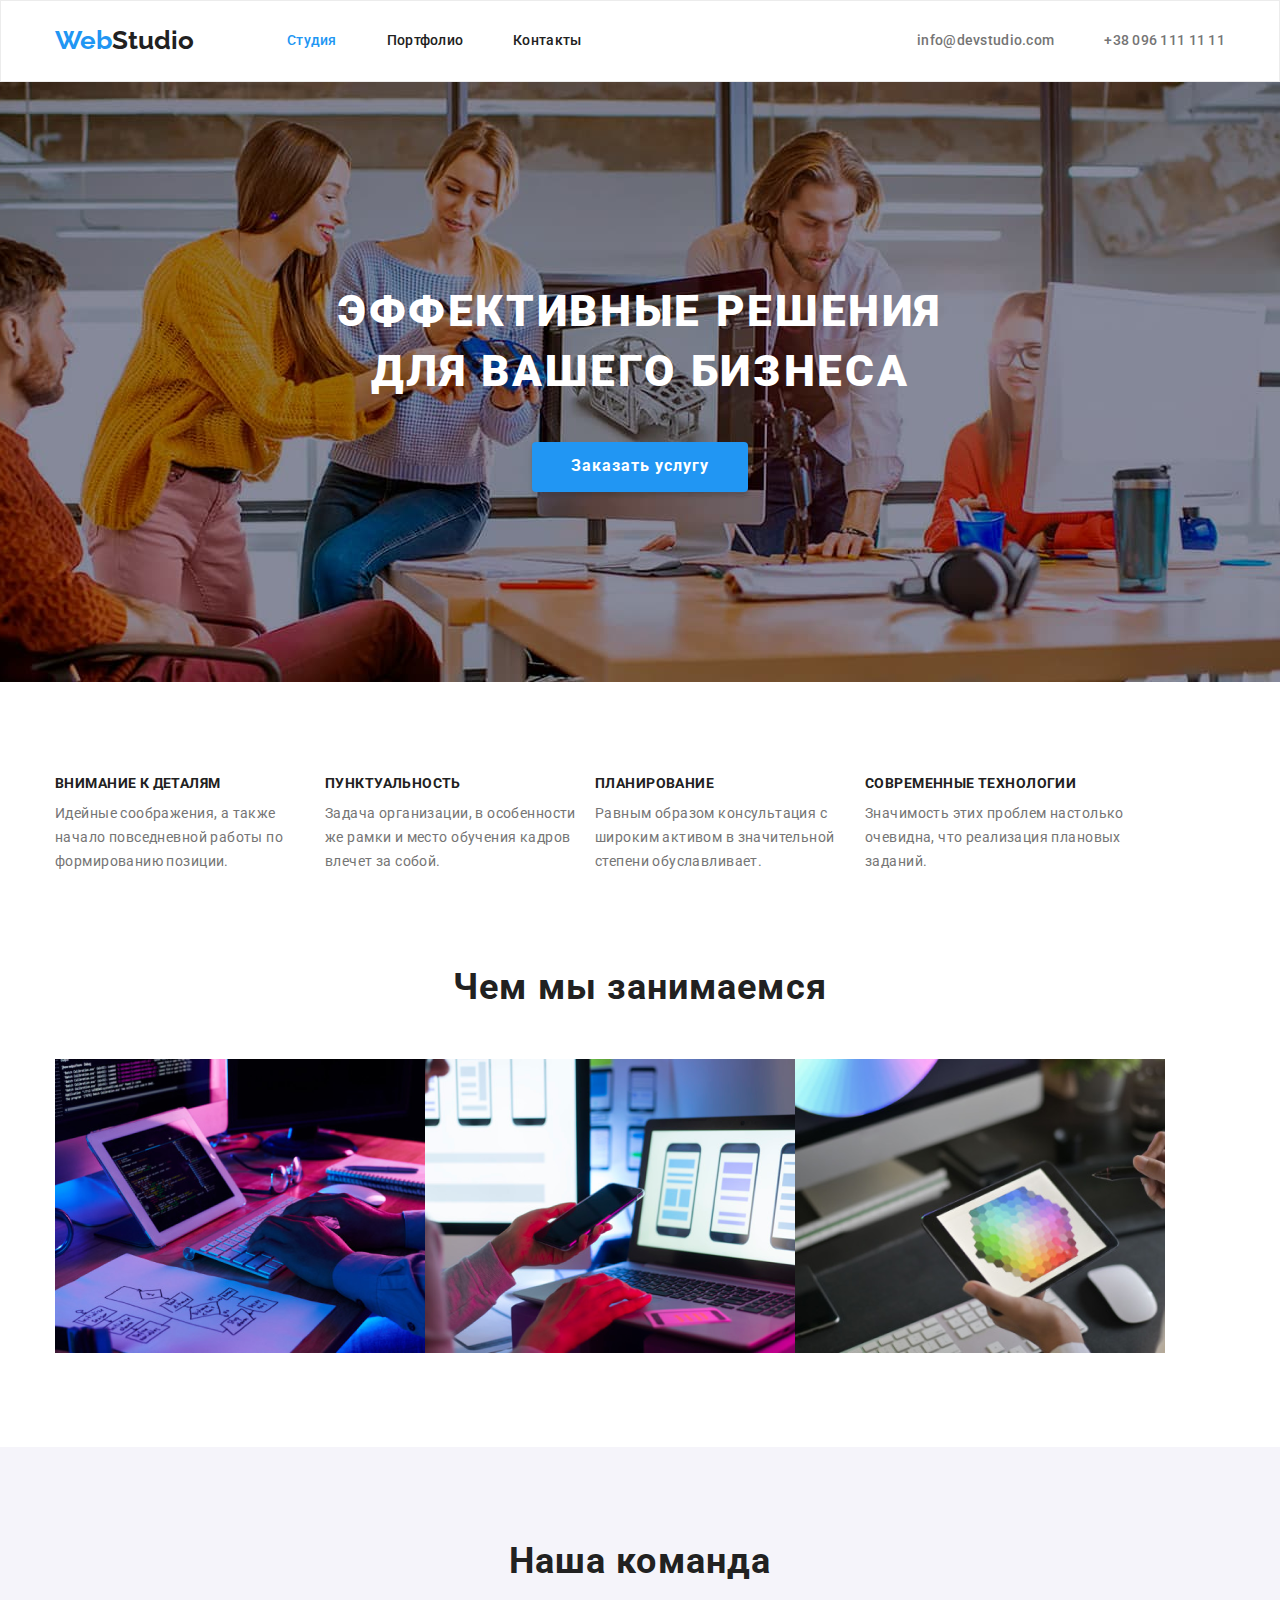
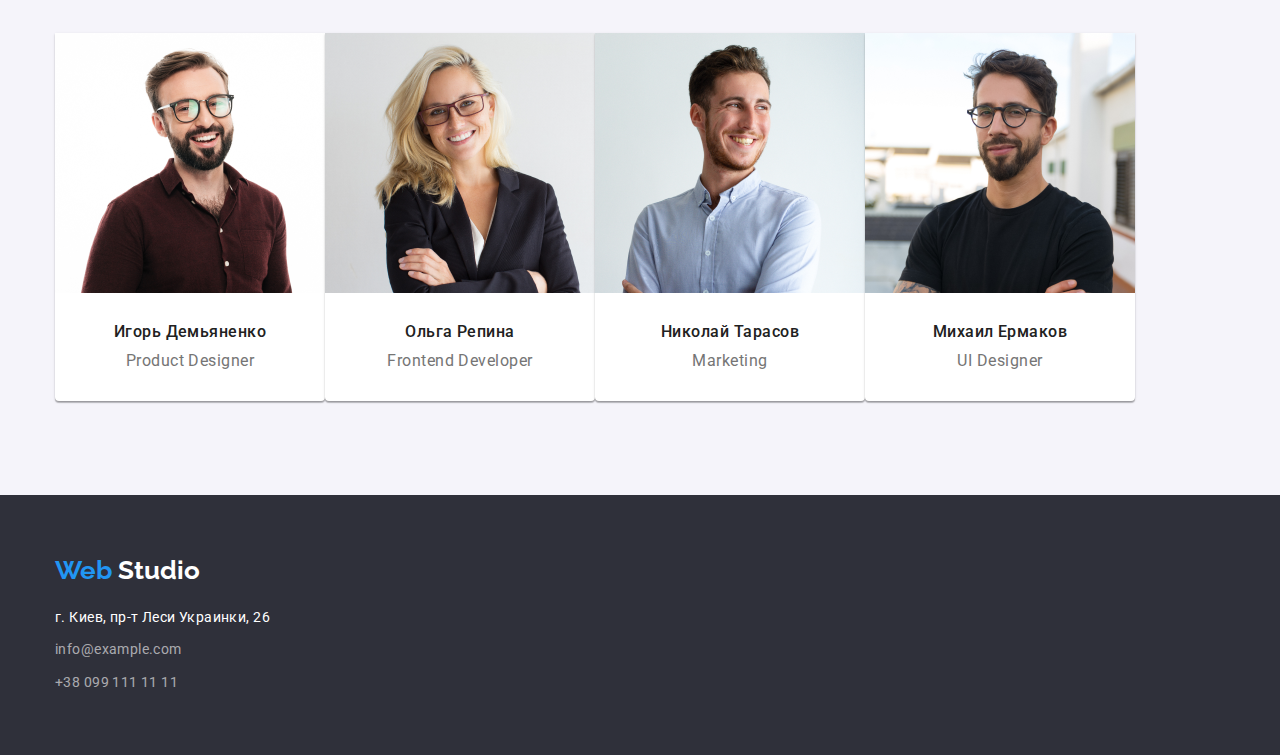
==== index.html @ 6227591f "HW-4" ====
<!DOCTYPE html>
<html lang="ru">
  <head>
    <meta charset="UTF-8" />
    <meta
      name="viewport"
      content="width=device-width, user-scalable=no, initial-scale=1.0, maximum-scale=1.0, minimum-scale=1.0"
    />
    <meta http-equiv="X-UA-Compatible" content="ie=edge" />
    <title>Студия</title>
    <link
      href="https://fonts.googleapis.com/css2?family=Raleway:wght@700&amp;family=Roboto:wght@400;500;700;900&amp;display=swap"
      rel="stylesheet"
    />
    <link
      rel="stylesheet"
      href="https://cdnjs.cloudflare.com/ajax/libs/modern-normalize/1.1.0/modern-normalize.min.css"
    />
    <link rel="stylesheet" href="./css/styles.css" />
  </head>
  <body>
    <!--шапка -->
    <header class="header">
      <div class="conteiner main-nav">
        <nav class="main-nav">
          <a href="#" lang="en" class="logo link logo-header"
            >Web<span class="studio-logo-header">Studio</span></a
          >
          <ul class="nav-header">
            <li class="nav-header-title">
              <a href="./index.html" class="nav-studio current link">Студия</a>
            </li>
            <li class="nav-header-title">
              <a href="./portfolio.html" class="nav-studio link">Портфолио</a>
            </li>
            <li class="nav-header-title">
              <a href="#" class="nav-studio link">Контакты</a>
            </li>
          </ul>
        </nav>

        <!-- контакты -->
        <ul class="nav-header contact">
          <li class="nav-header-title">
            <a href="mailto:info@devstudio.com" class="nav-studio contacts link">
              info@devstudio.com</a
            >
          </li>
          <li class="nav-header-title">
            <a href="tel:+380961111111" class="nav-studio contacts link"> +38 096 111 11 11</a>
          </li>
        </ul>
      </div>
    </header>

    <main>
      <!-- Эффективные решения для вашего бизнеса -->
      <section class="hero">
        <div class="conteiner">
          <h1 class="main-text">Эффективные решения для вашего бизнеса</h1>
          <button type="button" class="buttons studio">Заказать услугу</button>
        </div>
      </section>

      <section class="section">
        <!-- Особенности -->
        <h2 class="visually-hidden">Особенности</h2>
        <div class="conteiner">
          <ul class="main-nav">
            <li class="peculiarities-title">
              <h3 class="peculiarities">Внимание к деталям</h3>
              <p class="peculiarities-text">
                Идейные соображения, а также начало повседневной работы по формированию позиции.
              </p>
            </li>
            <li class="peculiarities-title">
              <h3 class="peculiarities">Пунктуальность</h3>
              <p class="peculiarities-text">
                Задача организации, в особенности же рамки и место обучения кадров влечет за собой.
              </p>
            </li>
            <li class="peculiarities-title">
              <h3 class="peculiarities">Планирование</h3>
              <p class="peculiarities-text">
                Равным образом консультация с широким активом в значительной степени обуславливает.
              </p>
            </li>
            <li class="peculiarities-title">
              <h3 class="peculiarities">Современные технологии</h3>
              <p class="peculiarities-text">
                Значимость этих проблем настолько очевидна, что реализация плановых заданий.
              </p>
            </li>
          </ul>
        </div>
      </section>
      <section class="section-main">
        <!-- Чем мы занимаемся -->
        <div class="conteiner">
          <h2 class="title-text">Чем мы занимаемся</h2>

          <ul class="main-nav applications">
            <li>
              <img
                src="./images/occupation1.jpg"
                alt="Десктопные приложения"
                width="370"
                height="294"
              />
            </li>
            <li>
              <img
                src="./images/occupation2.jpg"
                alt="Мобильные приложения"
                width="370"
                height="294"
              />
            </li>
            <li>
              <img
                src="./images/occupation3.jpg"
                alt="Дизайнерские решения"
                width="370"
                height="294"
              />
            </li>
          </ul>
        </div>
      </section>
      <!-- Наша команда -->
      <section class="team-section section">
        <div class="conteiner">
          <h2 class="title-text">Наша команда</h2>
          <ul class="team main-nav">
            <li class="box">
              <img src="./images/team1.jpeg" alt="Product Designer" width="270" />
              <div class="team-text">
                <h3 class="team-name">Игорь Демьяненко</h3>
                <p lang="en" class="team-profession">Product Designer</p>
              </div>
            </li>
            <li class="box">
              <img src="./images/team2.jpeg" alt="Frontend Developer" width="270" />
              <div class="team-text">
                <h3 class="team-name">Ольга Репина</h3>
                <p lang="en" class="team-profession">Frontend Developer</p>
              </div>
            </li>
            <li class="box">
              <img src="./images/team3.jpeg" alt="Marketing" width="270" />
              <div class="team-text">
                <h3 class="team-name">Николай Тарасов</h3>
                <p lang="en" class="team-profession">Marketing</p>
              </div>
            </li>
            <li class="box">
              <img src="./images/team4.jpeg" alt="UI Designer" width="270" />
              <div class="team-text">
                <h3 class="team-name">Михаил Ермаков</h3>
                <p lang="en" class="team-profession">UI Designer</p>
              </div>
            </li>
          </ul>
        </div>
      </section>
    </main>
    <footer class="footer-box">
      <div class="conteiner">
        <a href="#" lang="en" class="logo link"
          >Web
          <span class="studio-logo-footer">Studio</span>
        </a>

        <address class="adresses">
          <ul>
            <li class="adresses-footer-gps">
              <a class="contact-footer link gps"> г. Киев, пр-т Леси Украинки, 26</a>
            </li>
            <li class="adresses-footer-mail">
              <a href="mailto:info@example.com" class="contact-footer link">info@example.com</a>
            </li>
            <li class="adresses-footer-tel">
              <a href="tel:+380991111111" class="contact-footer link">+38 099 111 11 11</a>
            </li>
          </ul>
        </address>
      </div>
    </footer>
  </body>
</html>
---- css/styles.css ----
:root {
  --header-color: #212121;
  --text-color: #757575;
  --accent-color: #2196f3;
  --light-color: #ffffff;
  --fon-color: #2f303a;
  --team-color: #f5f4fa;
}

body {
  font-family: 'Roboto', sans-serif;
  color: var(--header-color);
  background-color: var(--light-color);
}

h1,
h2,
h3,
h4,
h5,
h6,
p {
  margin: 0;
}

ul {
  margin: 0;
  padding-left: 0;
}

.conteiner {
  width: 1200px;
  padding-left: 15px;
  padding-right: 15px;

  margin-left: auto;
  margin-right: auto;
}

/* Cтудия */

.link {
  text-decoration: none;
  color: var(--header-color);
}

li {
  list-style: none;
}

.section {
  padding-top: 94px;
  padding-bottom: 94px;
}

.logo {
  font-family: 'Raleway', sans-serif;
  font-weight: 700;
  font-size: 26px;
  line-height: 1.19;
  color: var(--accent-color);
}

.logo-header {
  padding-top: 24px;
  padding-bottom: 25px;
  margin-right: 93px;
}

.contact {
  margin-left: auto;
}

.main-nav {
  display: flex;
}

.header {
  border: 1px solid #ececec;
}

.nav-header {
  font-weight: 500;
  font-size: 14px;
  line-height: 1.14;
  letter-spacing: 0.02em;
  display: flex;
}

.nav-studio {
  display: block;
  padding-top: 32px;
  padding-bottom: 32px;
}

.nav-header-title {
  margin-right: 50px;
}

.nav-header li:last-child,
.main-nav li:last-child {
  margin-right: 0;
}

.nav-header .nav-studio:hover {
  color: var(--accent-color);
}

.nav-header .nav-studio:focus {
  color: var(--accent-color);
}

.current {
  color: var(--accent-color);
}

.contacts {
  color: var(--text-color);
  display: flex;
}

.hero {
  height: 600px;
  max-width: 1600px;
  margin-right: auto;
  margin-left: auto;
  background-image: url("../images/hero.jpg"), linear-gradient(to right, rgba(47, 48, 58, 0.4), rgba(47, 48, 58, 0.4));
  background-repeat: no-repeat;
  background-size: cover;
  background-position: center;
  display: block;
  text-align: center;
  padding: 200px 0;

}

.buttons:hover,
.buttons:focus {
  background-color: var(--accent-color);
  color: var(--light-color);
}

.buttons {
  cursor: pointer;
}

.studio {
  border: 0;
  background: var(--accent-color);
  box-shadow: 0 4px 4px rgba(0, 0, 0, 0.15);
  border-radius: 4px;
  font-weight: 700;
  font-size: 16px;
  line-height: 1.8;
  align-items: center;
  text-align: center;
  letter-spacing: 0.06em;
  color: var(--light-color);
  width: 216px;
  height: 50px;
  margin-top: 40px;
}

.buttons-all {
  padding-top: 10px;
}

.visually-hidden {
  position: absolute;
  width: 1px;
  height: 1px;
  margin: -1px;
  border: 0;
  padding: 0;
  white-space: nowrap;
  clip: rect(0 0 0 0);
  overflow: hidden;
}

.main-text {
  font-weight: 900;
  font-size: 44px;
  line-height: 1.36;
  text-align: center;
  letter-spacing: 0.06em;
  text-transform: uppercase;
  color: var(--light-color);
  width: 696px;
  margin: auto;
}

.section-main {
  padding-bottom: 94px;
}



.peculiarities {
  font-weight: 700;
  font-size: 14px;
  line-height: 1.14;
  letter-spacing: 0.03em;
  text-transform: uppercase;
  margin-bottom: 10px;
}

.peculiarities-text {
  font-size: 14px;
  line-height: 1.7;
  letter-spacing: 0.03em;
  color: var(--text-color);
}

.peculiarities-title {
  flex-basis: 270px;
}

.title-text {
  font-weight: 700;
  font-size: 36px;
  line-height: 1.16;
  letter-spacing: 0.03em;
  text-align: center;
}

.applications {
  margin-top: 50px;
}

.team-section {
  background-color: var(--team-color);
}

.team {
  margin-top: 50px;
}

.team-text {
  padding-top: 30px;
  padding-bottom: 30px;
  text-align: center;
}

.team-name {
  font-weight: 500;
  font-size: 16px;
  line-height: 1.18;
  letter-spacing: 0.03em;
}

.team-profession {
  font-weight: 400;
  line-height: 1.18;
  letter-spacing: 0.03em;
  color: var(--text-color);
  margin-top: 10px;
}

.contact-footer {
  font-size: 14px;
  line-height: 1.7;
  letter-spacing: 0.03em;
  color: rgba(255, 255, 255, 0.6);
}

.gps {
  font-size: 14px;
  line-height: 24px;
  letter-spacing: 0.03em;
  color: var(--light-color);
}

.footer-box {
  background-color: var(--fon-color);
  padding: 60px 0;
}

.contact-footer:hover,
.contact-footer:focus {
  color: var(--light-color);
}

.studio-logo-header {
  color: var(--header-color);
}

.studio-logo-footer {
  color: var(--light-color);
}

/*/Портфолио*/
.section-portfolio {
  padding: 94px 0;
}

.section-lite {
  padding-top: 50px;
  padding-bottom: 94px;
}

.buttons-portfolio {
  font-family: 'Roboto', sans-serif;
  font-weight: 500;
  line-height: 1.6;
  text-align: center;
  letter-spacing: 0.03em;
  color: var(--header-color);
  background: var(--team-color);
  border-radius: 4px;
  margin-left: auto;
  margin-right: auto;
  border: none;
  height: 38px;
  padding: 6px 22px;
}

.portfolio-button li {
  margin-right: 8px;
}

.portfolio-button li:last-child {
  margin-right: 0;
}

.buttons-portfolio:hover,
.buttons-portfolio:focus {
  background-color: var(--accent-color);
  color: var(--light-color);
}

.buttons-portfolio {
  cursor: pointer;
}

.header-portfolio {
  font-weight: 700;
  font-size: 18px;
  line-height: 2;
  letter-spacing: 0.06em;
}

.services-portfolio {
  line-height: 1.8;
  letter-spacing: 0.03em;
  color: var(--text-color);
  margin-top: 4px;
}

.box {
  background: var(--light-color);

  box-shadow: 0 1px 3px rgba(0, 0, 0, 0.12), 0 1px 1px rgba(0, 0, 0, 0.14),
    0 2px 1px rgba(0, 0, 0, 0.2);
  border-radius: 0 0 4px 4px;
}

.portfolio-button {
  display: flex;
  justify-content: center;
}

/*Футер*/
.adresses {
  font-style: normal;
  margin-top: 20px;
}

.adresses-footer-mail {
  margin-top: 9px;
}

.adresses-footer-tel {
  margin-top: 9px;
}

.all-buttons {
  background-color: var(--accent-color);
  color: var(--light-color);
}

img {
  display: block;
  max-width: 100%;
  height: auto;
}

.box-portfolio {
  display: flex;
  flex-wrap: wrap;
  margin-top: 50px;
}

.portfolio-box-text {
  padding: 20px 24px;
  border: 1px solid #eeeeee;
  border-top: 0;
}

.box-cart {
  background: var(--light-color);
  width: 370px;
  margin-right: 30px;
  margin-bottom: 30px;
}

.box-cart:nth-child(3n) {
  margin-right: 0;
}

.box-cart:nth-last-child(-n + 3) {
  margin-bottom: 0;
}
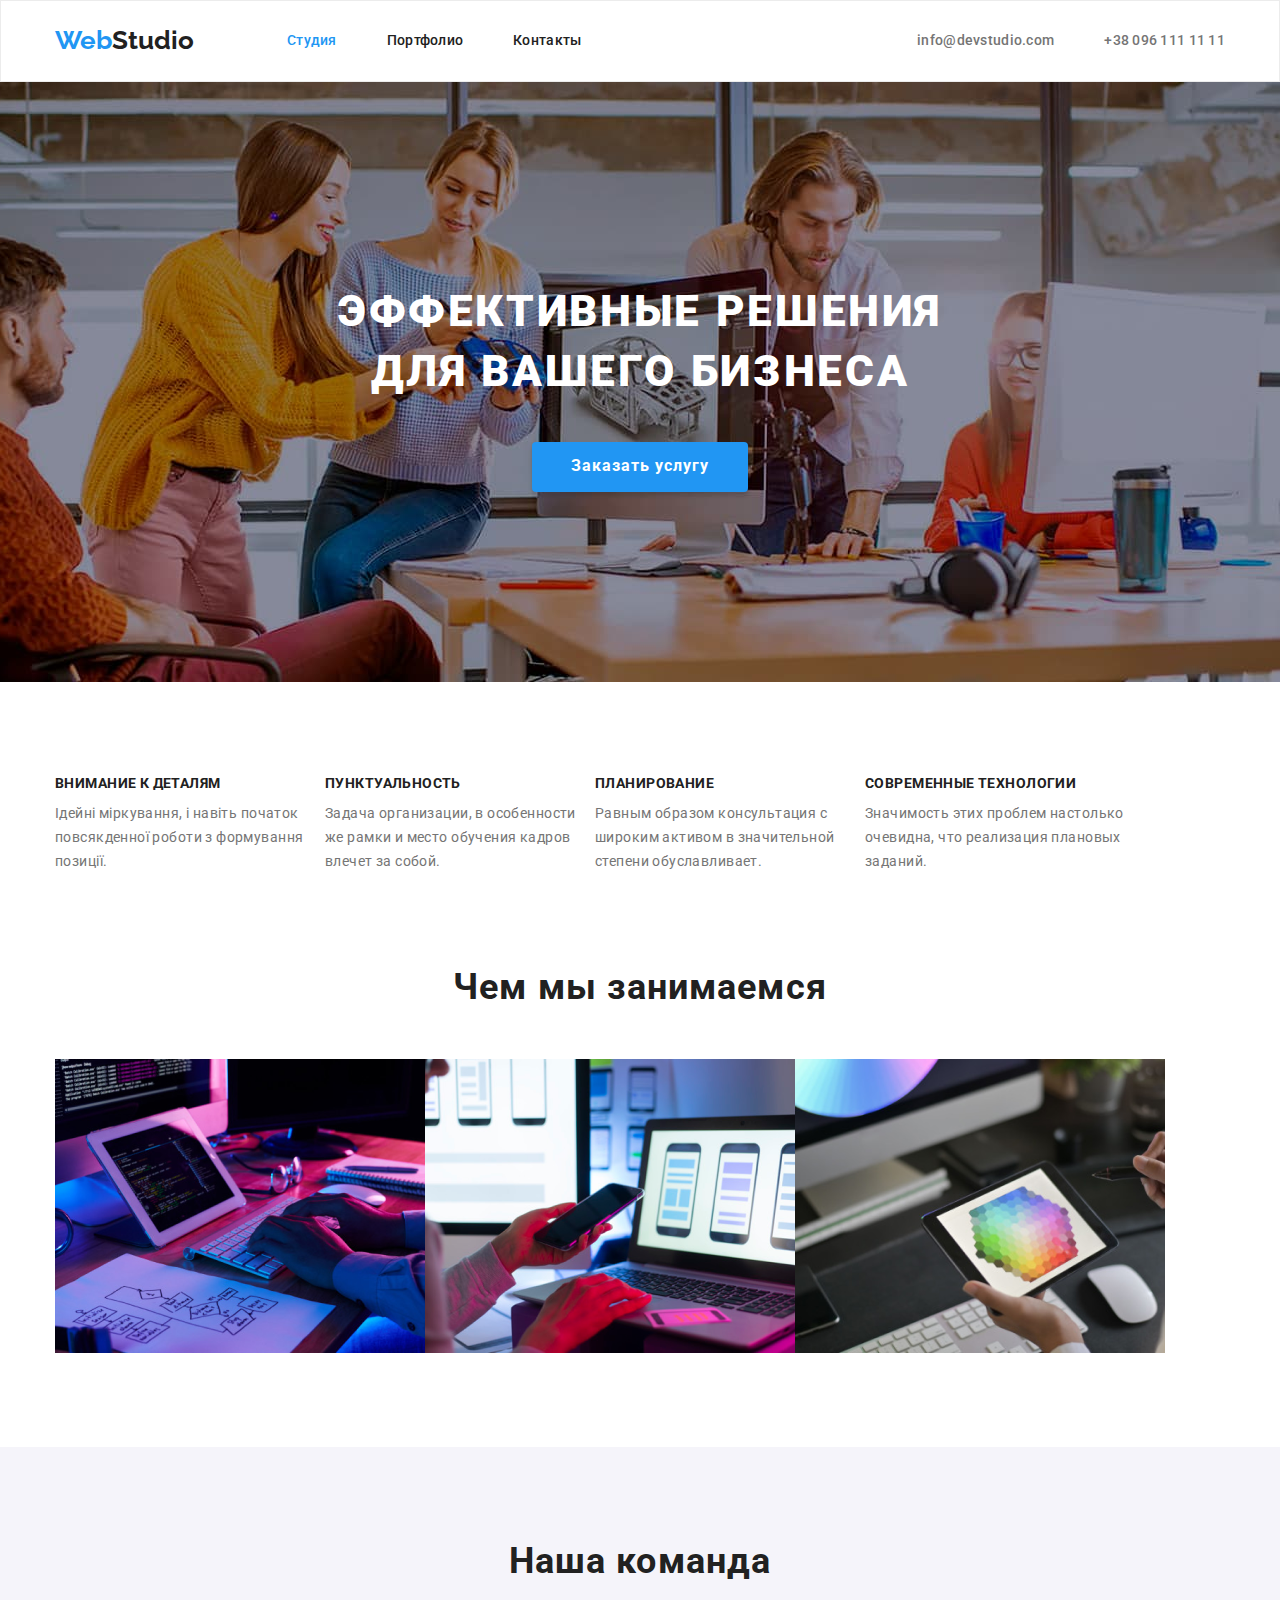
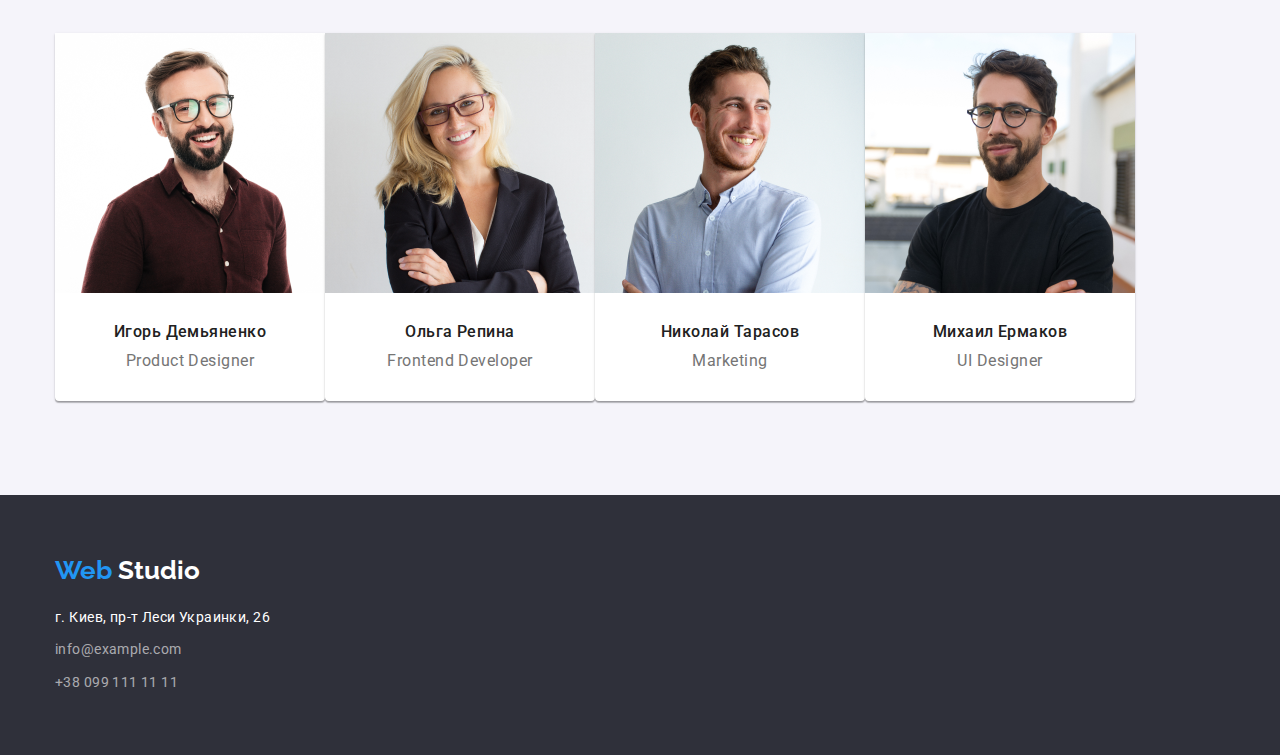
==== commit df7c2d05: "бордер в хедере" ====
--- a/index.html
+++ b/index.html
@@ -67,25 +67,25 @@
         <h2 class="visually-hidden">Особенности</h2>
         <div class="conteiner">
           <ul class="main-nav">
-            <li class="peculiarities-title">
+            <li class="peculiarities-title main-nav-item">
               <h3 class="peculiarities">Внимание к деталям</h3>
               <p class="peculiarities-text">
-                Идейные соображения, а также начало повседневной работы по формированию позиции.
+                Ідейні міркування, і навіть початок повсякденної роботи з формування позиції.
               </p>
             </li>
-            <li class="peculiarities-title">
+            <li class="peculiarities-title main-nav-item">
               <h3 class="peculiarities">Пунктуальность</h3>
               <p class="peculiarities-text">
                 Задача организации, в особенности же рамки и место обучения кадров влечет за собой.
               </p>
             </li>
-            <li class="peculiarities-title">
+            <li class="peculiarities-title main-nav-item">
               <h3 class="peculiarities">Планирование</h3>
               <p class="peculiarities-text">
                 Равным образом консультация с широким активом в значительной степени обуславливает.
               </p>
             </li>
-            <li class="peculiarities-title">
+            <li class="peculiarities-title main-nav-item">
               <h3 class="peculiarities">Современные технологии</h3>
               <p class="peculiarities-text">
                 Значимость этих проблем настолько очевидна, что реализация плановых заданий.
@@ -100,7 +100,7 @@
           <h2 class="title-text">Чем мы занимаемся</h2>
 
           <ul class="main-nav applications">
-            <li>
+            <li class="main-nav-item">
               <img
                 src="./images/occupation1.jpg"
                 alt="Десктопные приложения"
@@ -108,7 +108,7 @@
                 height="294"
               />
             </li>
-            <li>
+            <li class="main-nav-item">
               <img
                 src="./images/occupation2.jpg"
                 alt="Мобильные приложения"
@@ -116,7 +116,7 @@
                 height="294"
               />
             </li>
-            <li>
+            <li class="main-nav-item">
               <img
                 src="./images/occupation3.jpg"
                 alt="Дизайнерские решения"
@@ -132,28 +132,28 @@
         <div class="conteiner">
           <h2 class="title-text">Наша команда</h2>
           <ul class="team main-nav">
-            <li class="box">
+            <li class="box main-nav-item">
               <img src="./images/team1.jpeg" alt="Product Designer" width="270" />
               <div class="team-text">
                 <h3 class="team-name">Игорь Демьяненко</h3>
                 <p lang="en" class="team-profession">Product Designer</p>
               </div>
             </li>
-            <li class="box">
+            <li class="box main-nav-item">
               <img src="./images/team2.jpeg" alt="Frontend Developer" width="270" />
               <div class="team-text">
                 <h3 class="team-name">Ольга Репина</h3>
                 <p lang="en" class="team-profession">Frontend Developer</p>
               </div>
             </li>
-            <li class="box">
+            <li class="box main-nav-item">
               <img src="./images/team3.jpeg" alt="Marketing" width="270" />
               <div class="team-text">
                 <h3 class="team-name">Николай Тарасов</h3>
                 <p lang="en" class="team-profession">Marketing</p>
               </div>
             </li>
-            <li class="box">
+            <li class="box main-nav-item">
               <img src="./images/team4.jpeg" alt="UI Designer" width="270" />
               <div class="team-text">
                 <h3 class="team-name">Михаил Ермаков</h3>
--- a/css/styles.css
+++ b/css/styles.css
@@ -5,6 +5,7 @@
   --light-color: #ffffff;
   --fon-color: #2f303a;
   --team-color: #f5f4fa;
+  --border-color: #ececec;
 }
 
 body {
@@ -76,7 +77,10 @@
 }
 
 .header {
-  border: 1px solid #ececec;
+  border: 1px solid var(--border-color);
+  max-width: 1600px;
+  margin-right: auto;
+  margin-left: auto;
 }
 
 .nav-header {
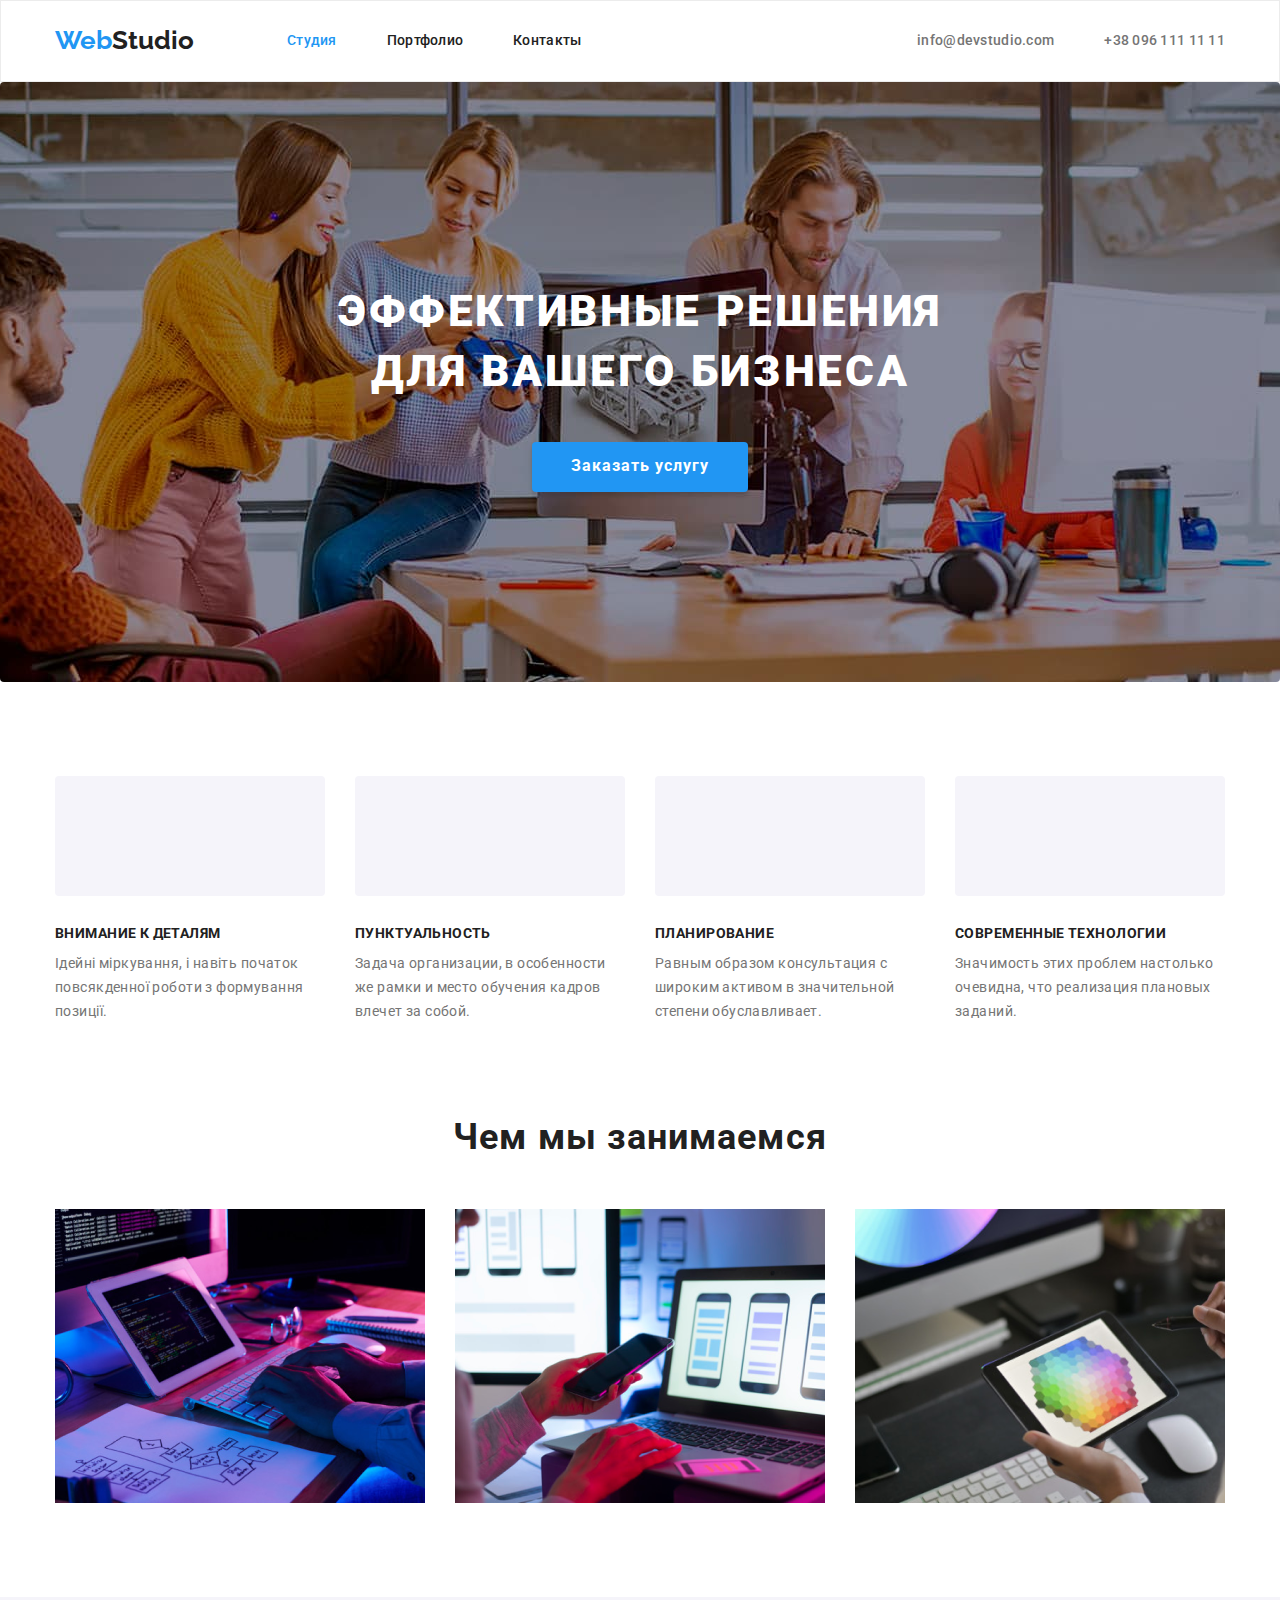
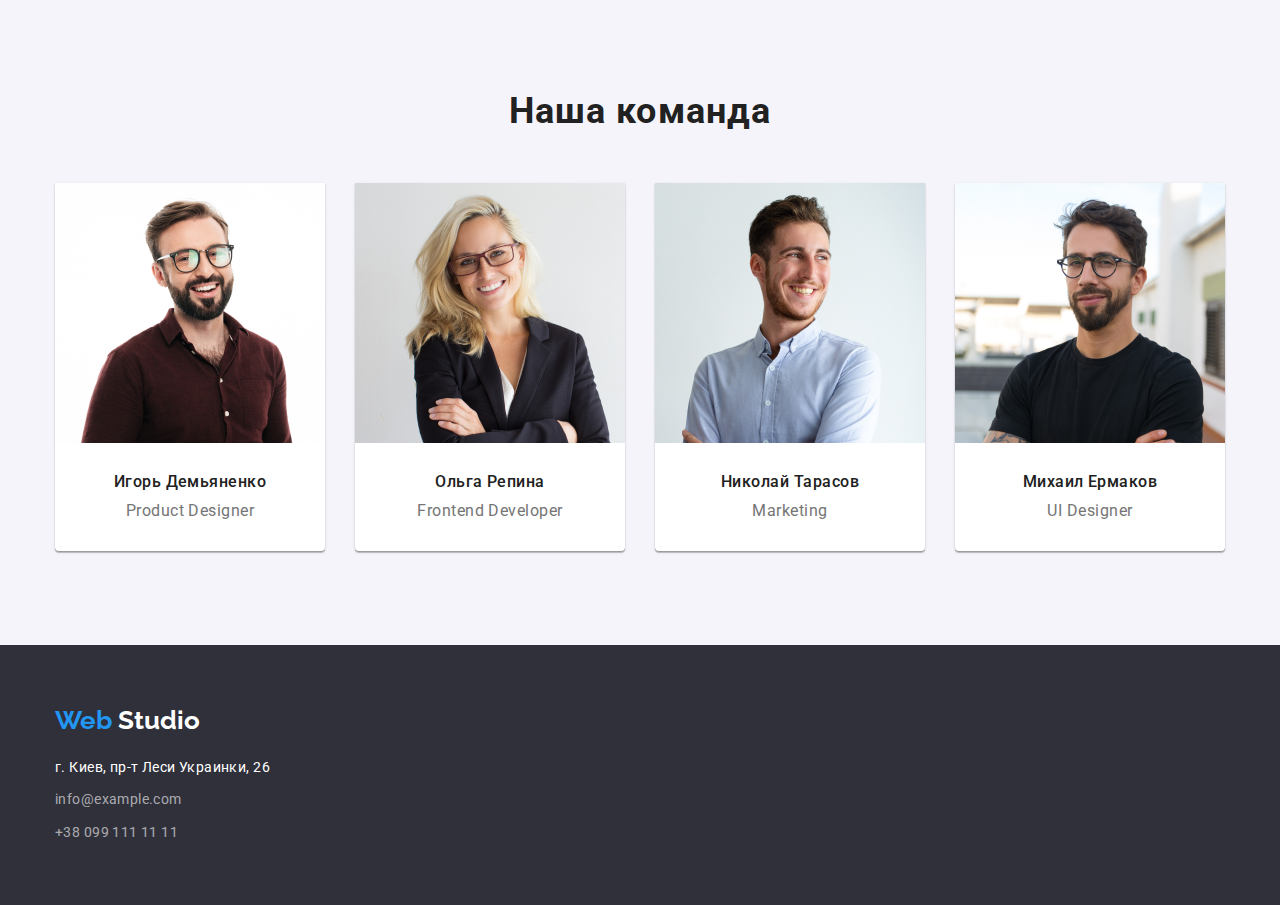
==== commit 663ba1bc: "исправление грамматики" ====
--- a/index.html
+++ b/index.html
@@ -21,7 +21,7 @@
   <body>
     <!--шапка -->
     <header class="header">
-      <div class="conteiner main-nav">
+      <div class="container main-nav">
         <nav class="main-nav">
           <a href="#" lang="en" class="logo link logo-header"
             >Web<span class="studio-logo-header">Studio</span></a
@@ -56,7 +56,7 @@
     <main>
       <!-- Эффективные решения для вашего бизнеса -->
       <section class="hero">
-        <div class="conteiner">
+        <div class="container">
           <h1 class="main-text">Эффективные решения для вашего бизнеса</h1>
           <button type="button" class="buttons studio">Заказать услугу</button>
         </div>
@@ -65,7 +65,7 @@
       <section class="section">
         <!-- Особенности -->
         <h2 class="visually-hidden">Особенности</h2>
-        <div class="conteiner">
+        <div class="container">
           <ul class="main-nav">
             <li class="peculiarities-title main-nav-item">
               <h3 class="peculiarities">Внимание к деталям</h3>
@@ -96,7 +96,7 @@
       </section>
       <section class="section-main">
         <!-- Чем мы занимаемся -->
-        <div class="conteiner">
+        <div class="container">
           <h2 class="title-text">Чем мы занимаемся</h2>
 
           <ul class="main-nav applications">
@@ -129,7 +129,7 @@
       </section>
       <!-- Наша команда -->
       <section class="team-section section">
-        <div class="conteiner">
+        <div class="container">
           <h2 class="title-text">Наша команда</h2>
           <ul class="team main-nav">
             <li class="box main-nav-item">
@@ -165,7 +165,7 @@
       </section>
     </main>
     <footer class="footer-box">
-      <div class="conteiner">
+      <div class="container">
         <a href="#" lang="en" class="logo link"
           >Web
           <span class="studio-logo-footer">Studio</span>
--- a/css/styles.css
+++ b/css/styles.css
@@ -29,7 +29,7 @@
   padding-left: 0;
 }
 
-.conteiner {
+.container {
   width: 1200px;
   padding-left: 15px;
   padding-right: 15px;
@@ -101,11 +101,13 @@
   margin-right: 50px;
 }
 
-.nav-header li:last-child,
-.main-nav li:last-child {
+.nav-header-title:last-child,
+.main-nav-item:last-child {
   margin-right: 0;
 }
-
+.main-nav-item{
+  margin-right: 30px;
+}
 .nav-header .nav-studio:hover {
   color: var(--accent-color);
 }
@@ -124,6 +126,7 @@
 }
 
 .hero {
+  background-color: #C4C4C4;
   height: 600px;
   max-width: 1600px;
   margin-right: auto;
@@ -132,6 +135,7 @@
   background-repeat: no-repeat;
   background-size: cover;
   background-position: center;
+  border-radius: 4px;
   display: block;
   text-align: center;
   padding: 200px 0;
@@ -217,6 +221,31 @@
 
 .peculiarities-title {
   flex-basis: 270px;
+
+
+}
+.peculiarities-title::before{
+  content: "";
+  display: flex;
+  height: 120px;
+  margin-bottom: 30px;
+  background-size: contain;
+  background-repeat: no-repeat;
+  background-position: center;
+  background-color: var(--team-color);
+  border-radius: 4px;
+}
+.peculiarities-title:nth-child(1)::before{
+  background-image: url("../images/antenna.svg");
+}
+.peculiarities-title:nth-child(2)::before{
+  background-image: url("../images/clock.svg");
+}
+.peculiarities-title:nth-child(3)::before{
+  background-image: url("../images/diagram.svg");
+}
+.peculiarities-title:nth-child(4)::before{
+  background-image: url("../images/astronaut.svg");
 }
 
 .title-text {
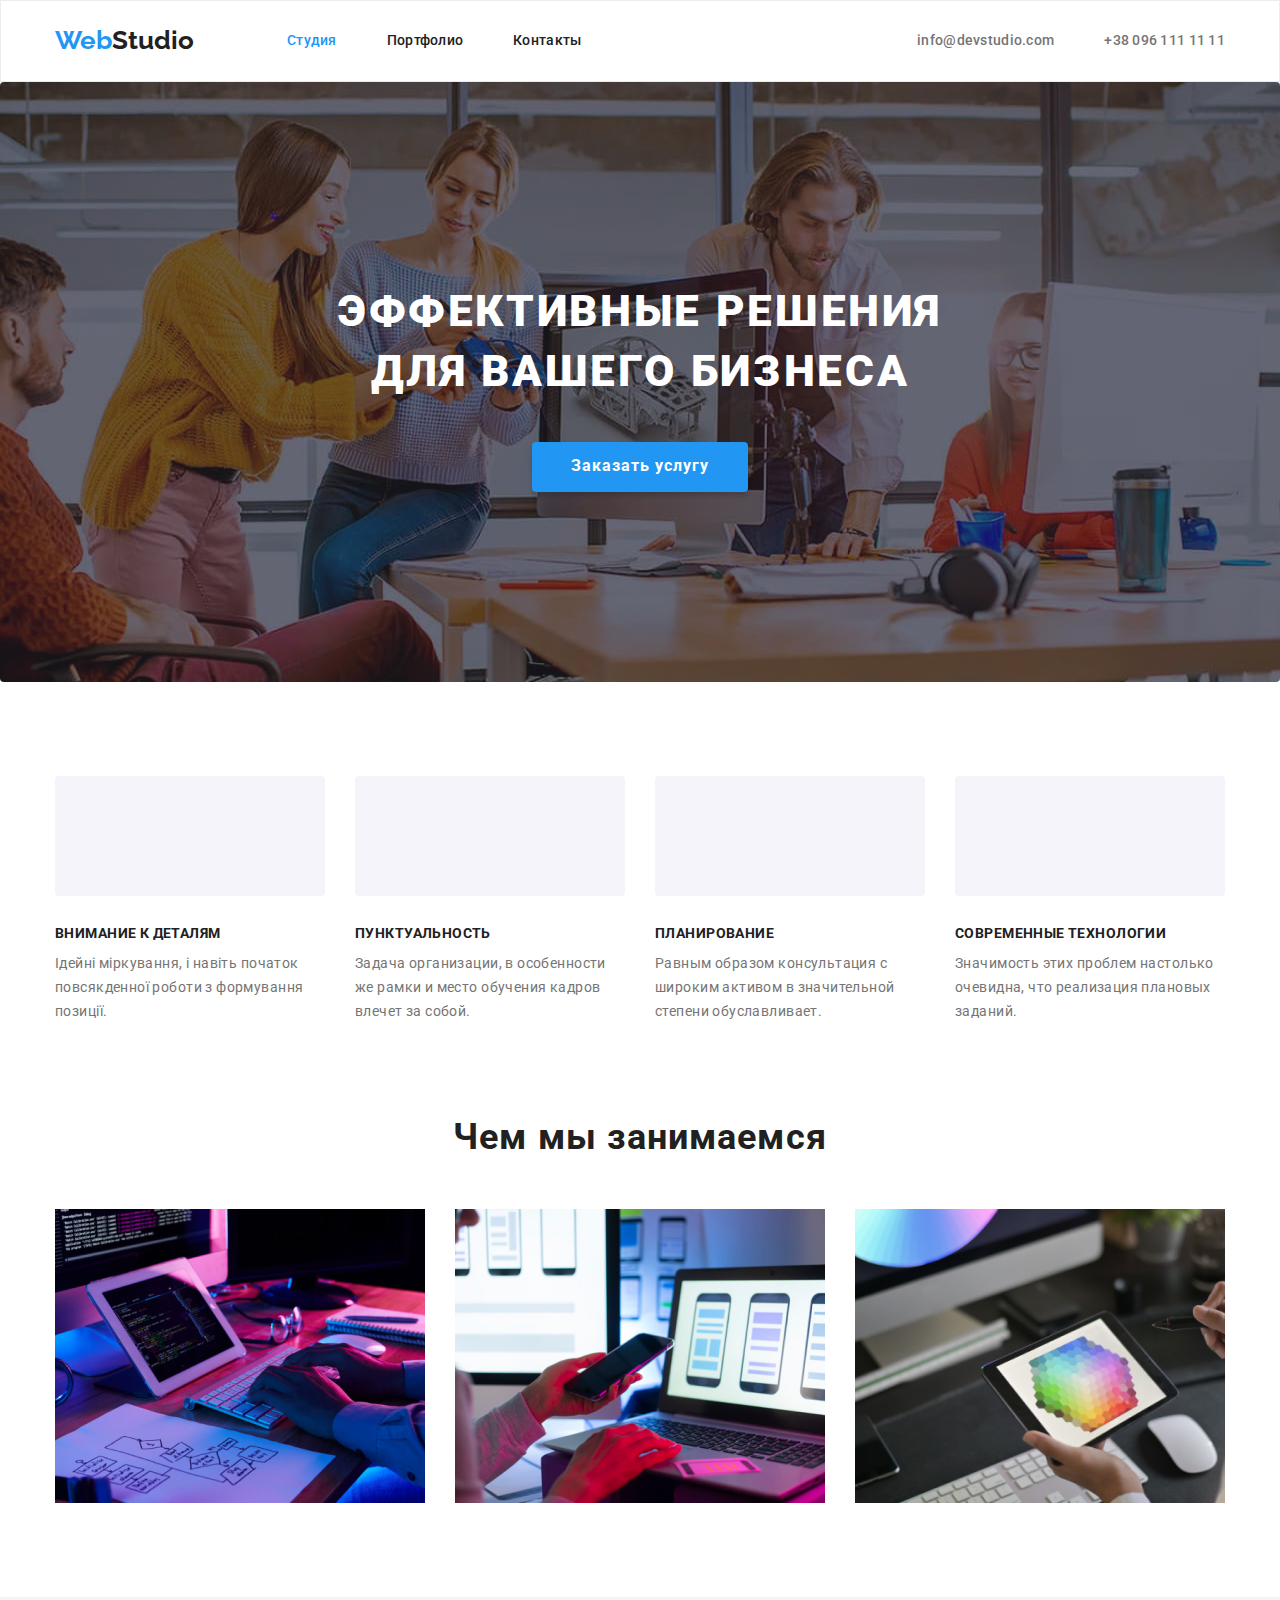
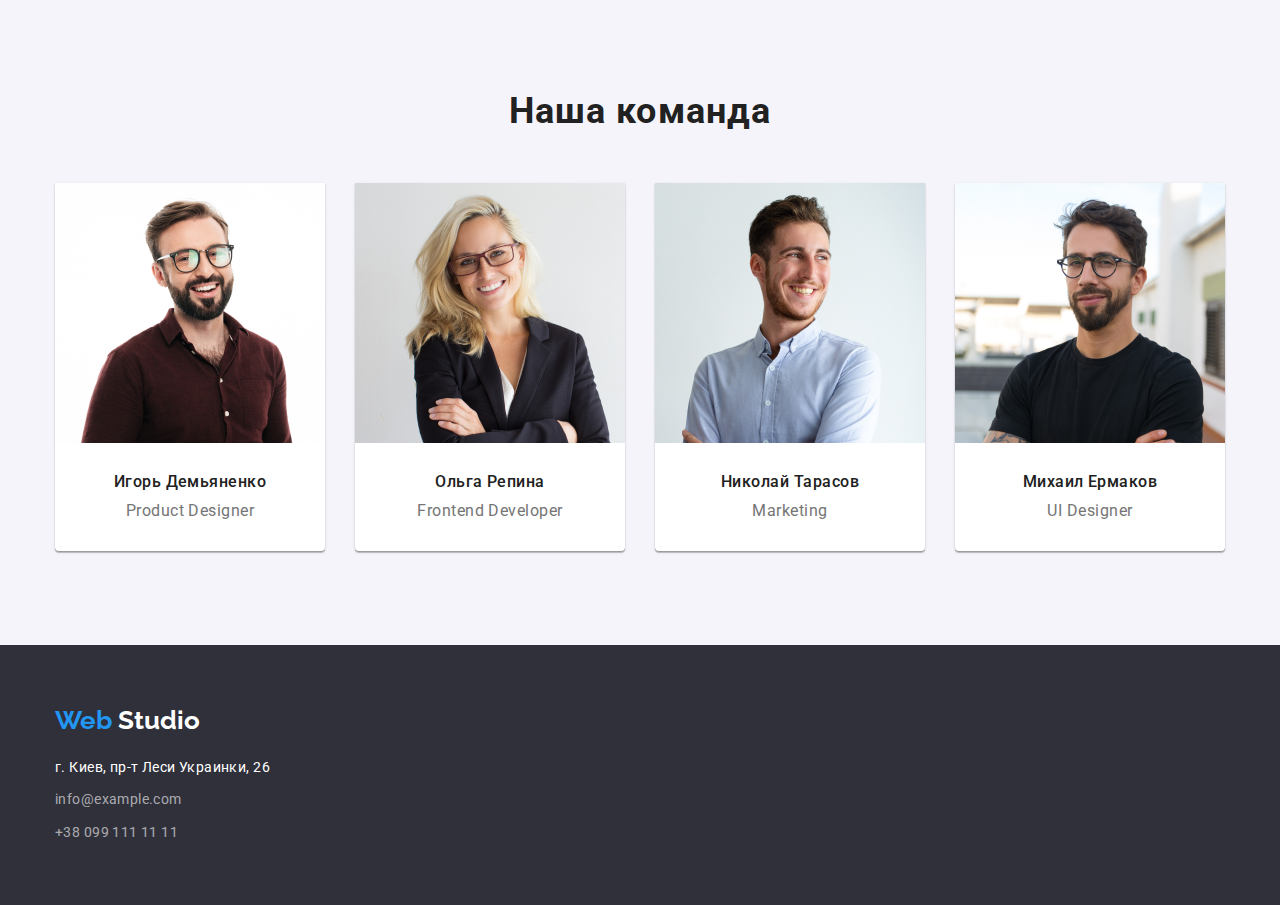
==== commit b5a5e8ba: "размер иконок" ====
--- a/index.html
+++ b/index.html
@@ -171,15 +171,15 @@
           <span class="studio-logo-footer">Studio</span>
         </a>
 
-        <address class="adresses">
+        <address class="addresses">
           <ul>
-            <li class="adresses-footer-gps">
+            <li class="addresses-footer-gps">
               <a class="contact-footer link gps"> г. Киев, пр-т Леси Украинки, 26</a>
             </li>
-            <li class="adresses-footer-mail">
+            <li class="addresses-footer-mail">
               <a href="mailto:info@example.com" class="contact-footer link">info@example.com</a>
             </li>
-            <li class="adresses-footer-tel">
+            <li class="addresses-footer-tel">
               <a href="tel:+380991111111" class="contact-footer link">+38 099 111 11 11</a>
             </li>
           </ul>
--- a/css/styles.css
+++ b/css/styles.css
@@ -131,7 +131,7 @@
   max-width: 1600px;
   margin-right: auto;
   margin-left: auto;
-  background-image: url("../images/hero.jpg"), linear-gradient(to right, rgba(47, 48, 58, 0.4), rgba(47, 48, 58, 0.4));
+  background-image: linear-gradient(to right, rgba(47, 48, 58, 0.4), rgba(47, 48, 58, 0.4)), url("../images/hero.jpg");
   background-repeat: no-repeat;
   background-size: cover;
   background-position: center;
@@ -229,11 +229,13 @@
   display: flex;
   height: 120px;
   margin-bottom: 30px;
-  background-size: contain;
+  background-size: 70px 70px;
   background-repeat: no-repeat;
   background-position: center;
+
   background-color: var(--team-color);
   border-radius: 4px;
+
 }
 .peculiarities-title:nth-child(1)::before{
   background-image: url("../images/antenna.svg");
@@ -393,16 +395,16 @@
 }
 
 /*Футер*/
-.adresses {
+.addresses {
   font-style: normal;
   margin-top: 20px;
 }
 
-.adresses-footer-mail {
+.addresses-footer-mail {
   margin-top: 9px;
 }
 
-.adresses-footer-tel {
+.addresses-footer-tel {
   margin-top: 9px;
 }
 
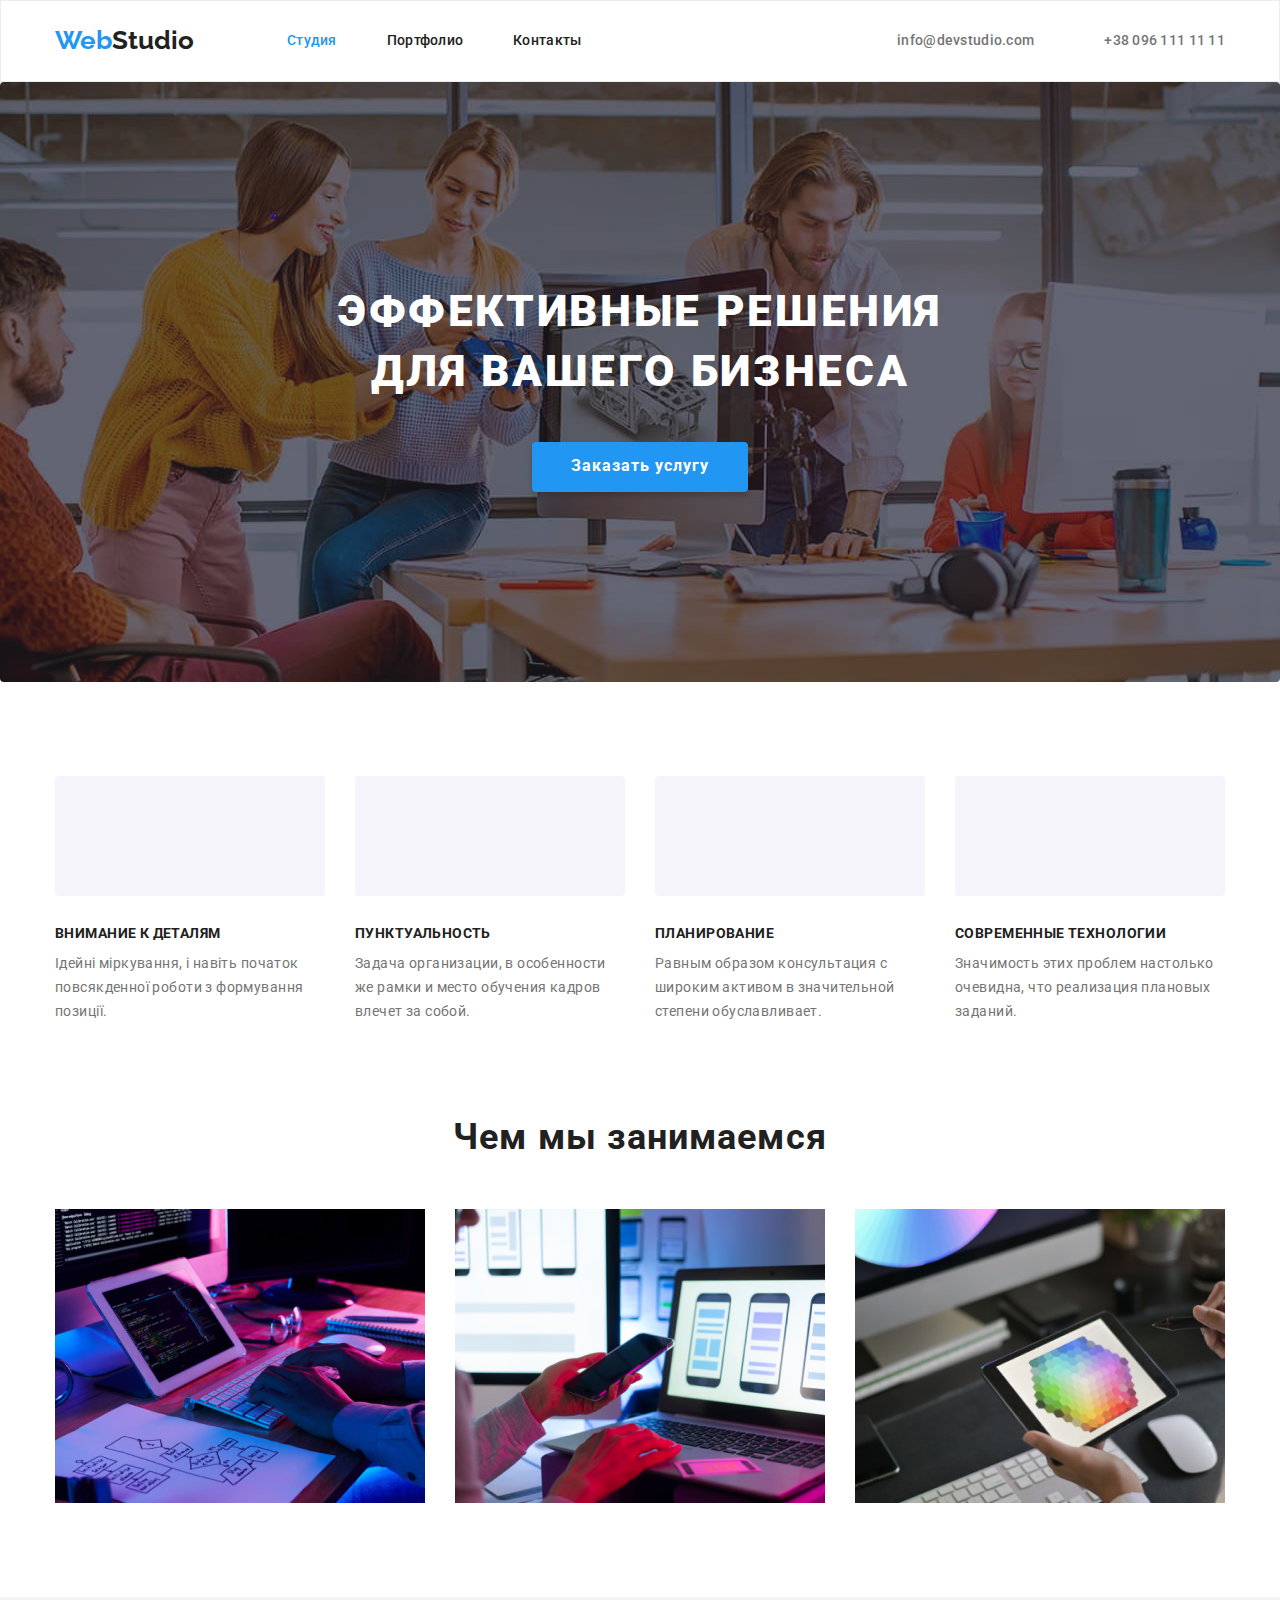
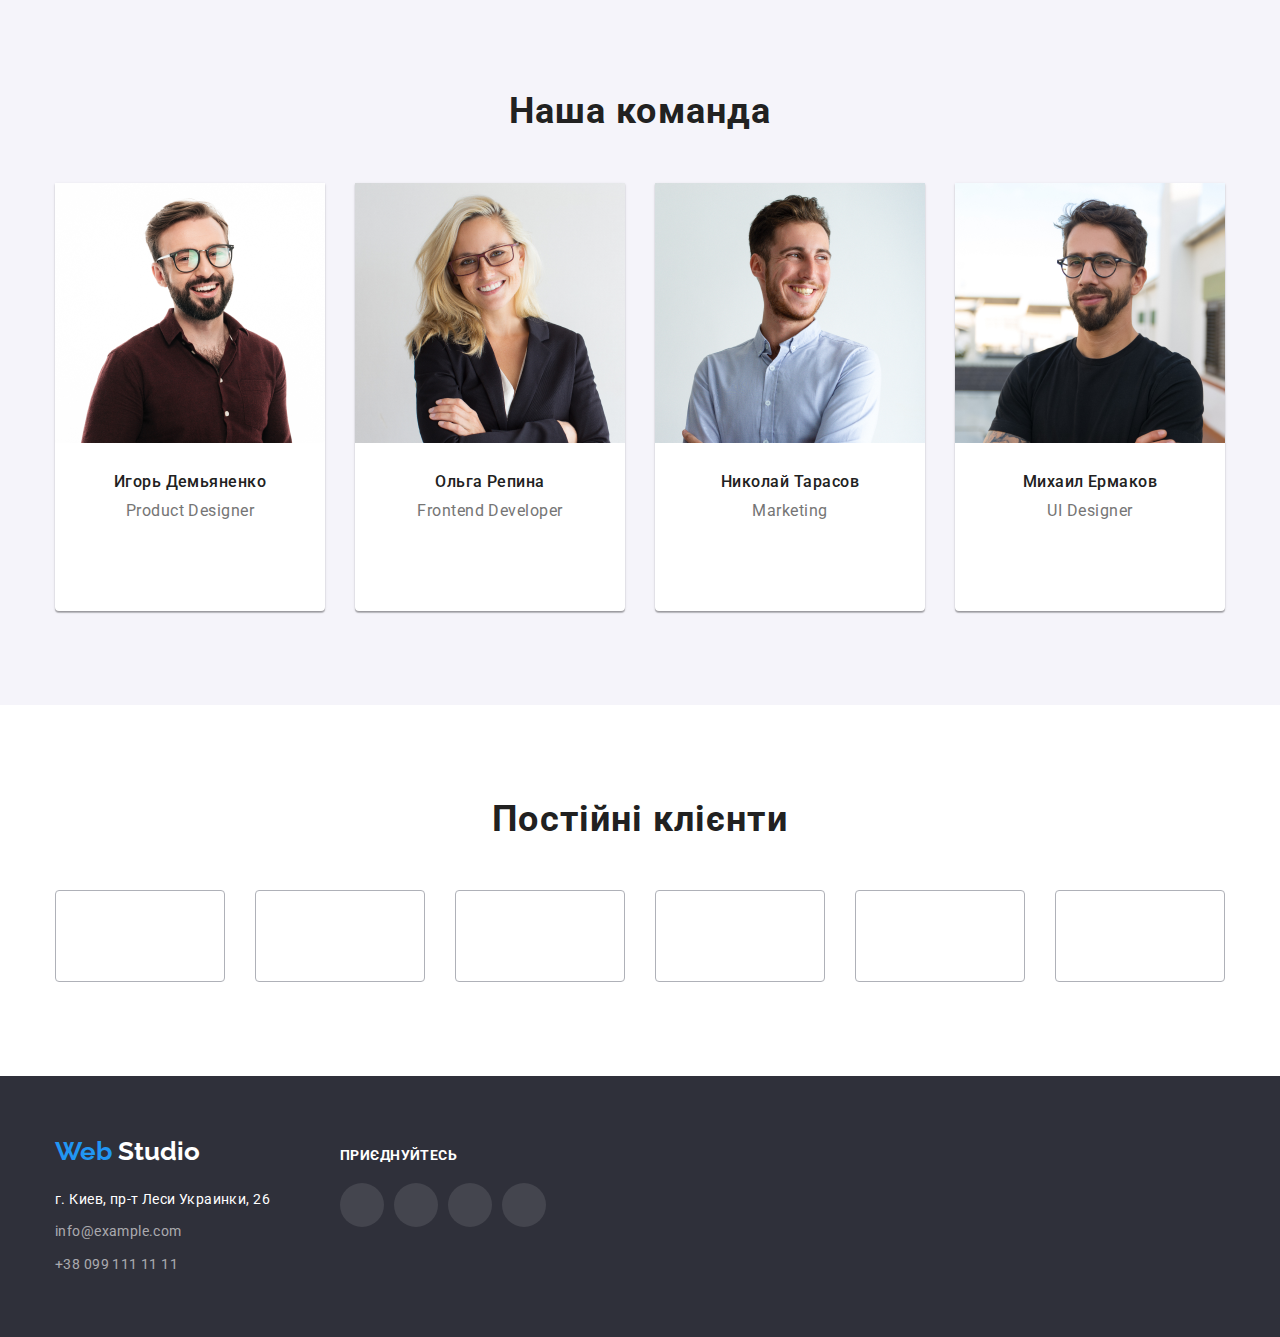
==== commit 0082db05: "HW-4" ====
--- a/index.html
+++ b/index.html
@@ -43,11 +43,19 @@
         <ul class="nav-header contact">
           <li class="nav-header-title">
             <a href="mailto:info@devstudio.com" class="nav-studio contacts link">
-              info@devstudio.com</a
-            >
+              <svg class="header-icon" width="16" height="12">
+                <use href="./images/symbol-defs.svg#icon-envelope-hover" class=""></use>
+              </svg>
+              <span>info@devstudio.com</span>
+            </a>
           </li>
           <li class="nav-header-title">
-            <a href="tel:+380961111111" class="nav-studio contacts link"> +38 096 111 11 11</a>
+            <a href="tel:+380961111111" class="nav-studio contacts link">
+              <svg class="header-icon" width="10" height="16">
+                <use href="./images/symbol-defs.svg#icon-Vector" class=""></use>
+              </svg>
+              <span>+38 096 111 11 11</span></a
+            >
           </li>
         </ul>
       </div>
@@ -61,9 +69,8 @@
           <button type="button" class="buttons studio">Заказать услугу</button>
         </div>
       </section>
-
+      <!-- Особенности -->
       <section class="section">
-        <!-- Особенности -->
         <h2 class="visually-hidden">Особенности</h2>
         <div class="container">
           <ul class="main-nav">
@@ -94,8 +101,8 @@
           </ul>
         </div>
       </section>
+      <!-- Чем мы занимаемся -->
       <section class="section-main">
-        <!-- Чем мы занимаемся -->
         <div class="container">
           <h2 class="title-text">Чем мы занимаемся</h2>
 
@@ -137,6 +144,48 @@
               <div class="team-text">
                 <h3 class="team-name">Игорь Демьяненко</h3>
                 <p lang="en" class="team-profession">Product Designer</p>
+                <ul class="team-icon-list">
+                  <li class="team-icon-item link">
+                    <a href="" class="team-icon">
+                      <svg class="team-icon-svg" width="20" height="16.25">
+                        <use
+                          href="./images/symbol-defs.svg#icon-instagram-2"
+                          class="team-icon-use"
+                        ></use>
+                      </svg>
+                    </a>
+                  </li>
+                  <li class="team-icon-item link">
+                    <a href="" class="team-icon">
+                      <svg class="team-icon-svg" width="20" height="16.25">
+                        <use
+                          href="./images/symbol-defs.svg#icon-twitter-1"
+                          class="team-icon-use"
+                        ></use>
+                      </svg>
+                    </a>
+                  </li>
+                  <li class="team-icon-item link">
+                    <a href="" class="team-icon">
+                      <svg class="team-icon-svg" width="20" height="16.25">
+                        <use
+                          href="./images/symbol-defs.svg#icon-facebook-1"
+                          class="team-icon-use"
+                        ></use>
+                      </svg>
+                    </a>
+                  </li>
+                  <li class="team-icon-item link">
+                    <a href="" class="team-icon">
+                      <svg class="team-icon-svg" width="20" height="16.25">
+                        <use
+                          href="./images/symbol-defs.svg#icon-linkedin-1"
+                          class="team-icon-use"
+                        ></use>
+                      </svg>
+                    </a>
+                  </li>
+                </ul>
               </div>
             </li>
             <li class="box main-nav-item">
@@ -144,6 +193,48 @@
               <div class="team-text">
                 <h3 class="team-name">Ольга Репина</h3>
                 <p lang="en" class="team-profession">Frontend Developer</p>
+                <ul class="team-icon-list">
+                  <li class="team-icon-item link">
+                    <a href="" class="team-icon">
+                      <svg class="team-icon-svg" width="20" height="16.25">
+                        <use
+                          href="./images/symbol-defs.svg#icon-instagram-2"
+                          class="team-icon-use"
+                        ></use>
+                      </svg>
+                    </a>
+                  </li>
+                  <li class="team-icon-item link">
+                    <a href="" class="team-icon">
+                      <svg class="team-icon-svg" width="20" height="16.25">
+                        <use
+                          href="./images/symbol-defs.svg#icon-twitter-1"
+                          class="team-icon-use"
+                        ></use>
+                      </svg>
+                    </a>
+                  </li>
+                  <li class="team-icon-item link">
+                    <a href="" class="team-icon">
+                      <svg class="team-icon-svg" width="20" height="16.25">
+                        <use
+                          href="./images/symbol-defs.svg#icon-facebook-1"
+                          class="team-icon-use"
+                        ></use>
+                      </svg>
+                    </a>
+                  </li>
+                  <li class="team-icon-item link">
+                    <a href="" class="team-icon">
+                      <svg class="team-icon-svg" width="20" height="16.25">
+                        <use
+                          href="./images/symbol-defs.svg#icon-linkedin-1"
+                          class="team-icon-use"
+                        ></use>
+                      </svg>
+                    </a>
+                  </li>
+                </ul>
               </div>
             </li>
             <li class="box main-nav-item">
@@ -151,6 +242,48 @@
               <div class="team-text">
                 <h3 class="team-name">Николай Тарасов</h3>
                 <p lang="en" class="team-profession">Marketing</p>
+                <ul class="team-icon-list">
+                  <li class="team-icon-item link">
+                    <a href="" class="team-icon">
+                      <svg class="team-icon-svg" width="20" height="16.25">
+                        <use
+                          href="./images/symbol-defs.svg#icon-instagram-2"
+                          class="team-icon-use"
+                        ></use>
+                      </svg>
+                    </a>
+                  </li>
+                  <li class="team-icon-item link">
+                    <a href="" class="team-icon">
+                      <svg class="team-icon-svg" width="20" height="16.25">
+                        <use
+                          href="./images/symbol-defs.svg#icon-twitter-1"
+                          class="team-icon-use"
+                        ></use>
+                      </svg>
+                    </a>
+                  </li>
+                  <li class="team-icon-item link">
+                    <a href="" class="team-icon">
+                      <svg class="team-icon-svg" width="20" height="16.25">
+                        <use
+                          href="./images/symbol-defs.svg#icon-facebook-1"
+                          class="team-icon-use"
+                        ></use>
+                      </svg>
+                    </a>
+                  </li>
+                  <li class="team-icon-item link">
+                    <a href="" class="team-icon">
+                      <svg class="team-icon-svg" width="20" height="16.25">
+                        <use
+                          href="./images/symbol-defs.svg#icon-linkedin-1"
+                          class="team-icon-use"
+                        ></use>
+                      </svg>
+                    </a>
+                  </li>
+                </ul>
               </div>
             </li>
             <li class="box main-nav-item">
@@ -158,14 +291,107 @@
               <div class="team-text">
                 <h3 class="team-name">Михаил Ермаков</h3>
                 <p lang="en" class="team-profession">UI Designer</p>
+                <ul class="team-icon-list">
+                  <li class="team-icon-item link">
+                    <a href="" class="team-icon">
+                      <svg class="team-icon-svg" width="20" height="16.25">
+                        <use
+                          href="./images/symbol-defs.svg#icon-instagram-2"
+                          class="team-icon-use"
+                        ></use>
+                      </svg>
+                    </a>
+                  </li>
+                  <li class="team-icon-item link">
+                    <a href="" class="team-icon">
+                      <svg class="team-icon-svg" width="20" height="16.25">
+                        <use
+                          href="./images/symbol-defs.svg#icon-twitter-1"
+                          class="team-icon-use"
+                        ></use>
+                      </svg>
+                    </a>
+                  </li>
+                  <li class="team-icon-item link">
+                    <a href="" class="team-icon">
+                      <svg class="team-icon-svg" width="20" height="16.25">
+                        <use
+                          href="./images/symbol-defs.svg#icon-facebook-1"
+                          class="team-icon-use"
+                        ></use>
+                      </svg>
+                    </a>
+                  </li>
+                  <li class="team-icon-item link">
+                    <a href="" class="team-icon">
+                      <svg class="team-icon-svg" width="20" height="16.25">
+                        <use
+                          href="./images/symbol-defs.svg#icon-linkedin-1"
+                          class="team-icon-use"
+                        ></use>
+                      </svg>
+                    </a>
+                  </li>
+                </ul>
               </div>
+            </li>
+          </ul>
+        </div>
+      </section>
+      <!--   Постійні клієнти-->
+      <section class="section">
+        <div class="container">
+          <h2 class="title-text">Постійні клієнти</h2>
+          <ul class="clients">
+            <li class="clients-icons-item link">
+              <a href="" class="clients-icon">
+                <svg class="clients-icon-svg" width="106" height="60">
+                  <use href="./images/symbol-defs.svg#icon-Logo" class="clients-icon-use"></use>
+                </svg>
+              </a>
+            </li>
+            <li class="clients-icons-item link">
+              <a href="" class="clients-icon">
+                <svg class="clients-icon-svg" width="106" height="60">
+                  <use href="./images/symbol-defs.svg#icon-Logo-1" class="clients-icon-use"></use>
+                </svg>
+              </a>
+            </li>
+            <li class="clients-icons-item link">
+              <a href="" class="clients-icon">
+                <svg class="clients-icon-svg" width="106" height="60">
+                  <use href="./images/symbol-defs.svg#icon-Logo-2" class="clients-icon-use"></use>
+                </svg>
+              </a>
+            </li>
+            <li class="clients-icons-item link">
+              <a href="" class="clients-icon">
+                <svg class="clients-icon-svg" width="106" height="60">
+                  <use href="./images/symbol-defs.svg#icon-Logo-3" class="clients-icon-use"></use>
+                </svg>
+              </a>
+            </li>
+            <li class="clients-icons-item link">
+              <a href="" class="clients-icon">
+                <svg class="clients-icon-svg" width="106" height="60">
+                  <use href="./images/symbol-defs.svg#icon-Logo-4" class="clients-icon-use"></use>
+                </svg>
+              </a>
+            </li>
+            <li class="clients-icons-item link">
+              <a href="" class="clients-icon">
+                <svg class="clients-icon-svg" width="106" height="60">
+                  <use href="./images/symbol-defs.svg#icon-Logo-5" class="clients-icon-use"></use>
+                </svg>
+              </a>
             </li>
           </ul>
         </div>
       </section>
     </main>
     <footer class="footer-box">
-      <div class="container">
+      <div class="container footer-box-flex">
+        <div>
         <a href="#" lang="en" class="logo link"
           >Web
           <span class="studio-logo-footer">Studio</span>
@@ -184,6 +410,51 @@
             </li>
           </ul>
         </address>
+        </div>
+        <div>
+        <div class="footer-box-icon">
+          <h4 class="footer-icon-text">приєднуйтесь</h4>
+          <ul class="footer-flex">
+            <li class="footer-icon-item link">
+              <a href="" class="footer-icon">
+                <svg class="footer-icon-svg" width="20" height="16.25">
+                  <use
+                    href="./images/symbol-defs.svg#icon-instagram-2"
+                    class="footer-icon-use"
+                  ></use>
+                </svg>
+              </a>
+            </li>
+            <li class="footer-icon-item link">
+              <a href="" class="footer-icon">
+                <svg class="footer-icon-svg" width="20" height="16.25">
+                  <use href="./images/symbol-defs.svg#icon-twitter-1" class="footer-icon-use"></use>
+                </svg>
+              </a>
+            </li>
+            <li class="footer-icon-item link">
+              <a href="" class="footer-icon">
+                <svg class="footer-icon-svg" width="20" height="16.25">
+                  <use
+                    href="./images/symbol-defs.svg#icon-facebook-1"
+                    class="footer-icon-use"
+                  ></use>
+                </svg>
+              </a>
+            </li>
+            <li class="footer-icon-item link">
+              <a href="" class="footer-icon">
+                <svg class="footer-icon-svg" width="20" height="16.25">
+                  <use
+                    href="./images/symbol-defs.svg#icon-linkedin-1"
+                    class="footer-icon-use"
+                  ></use>
+                </svg>
+              </a>
+            </li>
+          </ul>
+        </div>
+      </div>
       </div>
     </footer>
   </body>
--- a/css/styles.css
+++ b/css/styles.css
@@ -6,6 +6,8 @@
   --fon-color: #2f303a;
   --team-color: #f5f4fa;
   --border-color: #ececec;
+  --icon-color: #afb1b8;
+  --border-shadow-color: #eeeeee;
 }
 
 body {
@@ -72,6 +74,10 @@
   margin-left: auto;
 }
 
+.header-icon {
+  margin-right: 10px;
+}
+
 .main-nav {
   display: flex;
 }
@@ -102,19 +108,23 @@
 }
 
 .nav-header-title:last-child,
-.main-nav-item:last-child {
+.main-nav-item:last-child,
+.footer-icon-item:last-child{
   margin-right: 0;
 }
-.main-nav-item{
+.main-nav-item {
   margin-right: 30px;
 }
 .nav-header .nav-studio:hover {
   color: var(--accent-color);
-}
-
+  fill: var(--accent-color);
+}
 .nav-header .nav-studio:focus {
   color: var(--accent-color);
 }
+.nav-header .nav-studio:focus .header-icon{
+  fill: var(--accent-color);
+}
 
 .current {
   color: var(--accent-color);
@@ -122,16 +132,19 @@
 
 .contacts {
   color: var(--text-color);
-  display: flex;
+  fill: var(--text-color);
+  display: flex;
+  align-items: center;
 }
 
 .hero {
-  background-color: #C4C4C4;
+  background-color: #c4c4c4;
   height: 600px;
   max-width: 1600px;
   margin-right: auto;
   margin-left: auto;
-  background-image: linear-gradient(to right, rgba(47, 48, 58, 0.4), rgba(47, 48, 58, 0.4)), url("../images/hero.jpg");
+  background-image: linear-gradient(to right, rgba(47, 48, 58, 0.4), rgba(47, 48, 58, 0.4)),
+    url('../images/hero.jpg');
   background-repeat: no-repeat;
   background-size: cover;
   background-position: center;
@@ -139,7 +152,6 @@
   display: block;
   text-align: center;
   padding: 200px 0;
-
 }
 
 .buttons:hover,
@@ -201,8 +213,6 @@
   padding-bottom: 94px;
 }
 
-
-
 .peculiarities {
   font-weight: 700;
   font-size: 14px;
@@ -221,11 +231,9 @@
 
 .peculiarities-title {
   flex-basis: 270px;
-
-
-}
-.peculiarities-title::before{
-  content: "";
+}
+.peculiarities-title::before {
+  content: '';
   display: flex;
   height: 120px;
   margin-bottom: 30px;
@@ -235,19 +243,18 @@
 
   background-color: var(--team-color);
   border-radius: 4px;
-
-}
-.peculiarities-title:nth-child(1)::before{
-  background-image: url("../images/antenna.svg");
-}
-.peculiarities-title:nth-child(2)::before{
-  background-image: url("../images/clock.svg");
-}
-.peculiarities-title:nth-child(3)::before{
-  background-image: url("../images/diagram.svg");
-}
-.peculiarities-title:nth-child(4)::before{
-  background-image: url("../images/astronaut.svg");
+}
+.peculiarities-title:nth-child(1)::before {
+  background-image: url('../images/antenna.svg');
+}
+.peculiarities-title:nth-child(2)::before {
+  background-image: url('../images/clock.svg');
+}
+.peculiarities-title:nth-child(3)::before {
+  background-image: url('../images/diagram.svg');
+}
+.peculiarities-title:nth-child(4)::before {
+  background-image: url('../images/astronaut.svg');
 }
 
 .title-text {
@@ -289,6 +296,32 @@
   letter-spacing: 0.03em;
   color: var(--text-color);
   margin-top: 10px;
+  margin-bottom: 16px;
+}
+.team-icon-list {
+  display: flex;
+  justify-content: center;
+  gap: 10px;
+}
+
+.team-icon {
+  width: 44px;
+  height: 44px;
+  border-radius: 50%;
+  display: flex;
+  align-items: center;
+  justify-content: center;
+  fill: var(--icon-color);
+}
+
+.team-icon:hover,
+.team-icon:focus {
+  background-color: var(--accent-color);
+}
+
+.team-icon:hover .team-icon-svg,
+.team-icon:focus .team-icon-svg {
+  fill: var(--light-color);
 }
 
 .contact-footer {
@@ -308,6 +341,7 @@
 .footer-box {
   background-color: var(--fon-color);
   padding: 60px 0;
+
 }
 
 .contact-footer:hover,
@@ -361,6 +395,9 @@
 .buttons-portfolio:focus {
   background-color: var(--accent-color);
   color: var(--light-color);
+  box-shadow: 0 3px 1px rgba(0, 0, 0, 0.1), 0 1px 2px rgba(0, 0, 0, 0.08),
+    0 2px 2px rgba(0, 0, 0, 0.12);
+  border-radius: 4px;
 }
 
 .buttons-portfolio {
@@ -394,10 +431,38 @@
   justify-content: center;
 }
 
+.clients {
+  display: flex;
+  gap: 30px;
+}
+
+.clients-icon {
+  width: 170px;
+  height: 92px;
+  border: 1px solid #afb1b8;
+  border-radius: 4px;
+  align-items: center;
+  justify-content: center;
+  fill: var(--icon-color);
+  margin-top: 50px;
+  display: flex;
+}
+
+.clients-icon:hover,
+.clients-icon:focus {
+  border-color: var(--accent-color);
+}
+
+.clients-icon:hover .clients-icon-svg,
+.clients-icon:focus .clients-icon-svg {
+  fill: var(--accent-color);
+}
+
 /*Футер*/
 .addresses {
   font-style: normal;
   margin-top: 20px;
+  display: flex;
 }
 
 .addresses-footer-mail {
@@ -413,6 +478,51 @@
   color: var(--light-color);
 }
 
+.footer-flex {
+  display: flex;
+
+}
+.footer-box-icon{
+  margin-left: 70px;
+}
+
+.footer-box-flex{
+  display: flex;
+  justify-content: flex-start;
+  align-items: baseline;
+}
+.footer-icon {
+  width: 44px;
+  height: 44px;
+  border-radius: 50%;
+  display: flex;
+  align-items: center;
+  justify-content: center;
+  fill: var(--light-color);
+  background-color: rgba(255, 255, 255, 0.1);
+}
+.footer-icon-text{
+  font-weight: 700;
+  font-size: 14px;
+  letter-spacing: 0.03em;
+  text-transform: uppercase;
+  color: var(--light-color);
+
+}
+
+.footer-icon:hover,
+.footer-icon:focus {
+  background-color: var(--accent-color);
+}
+
+.footer-icon:hover .footer-icon-svg,
+.footer-icon:focus .footer-icon-svg {
+  fill: var(--light-color);
+}
+.footer-icon-item {
+  margin-right: 10px;
+  margin-top: 20px;
+}
 img {
   display: block;
   max-width: 100%;
@@ -427,7 +537,7 @@
 
 .portfolio-box-text {
   padding: 20px 24px;
-  border: 1px solid #eeeeee;
+
   border-top: 0;
 }
 
@@ -436,6 +546,13 @@
   width: 370px;
   margin-right: 30px;
   margin-bottom: 30px;
+  border: 1px solid var(--border-shadow-color);
+}
+
+.box-cart:hover,
+.box-cart:focus {
+  box-shadow: 0 1px 1px rgba(0, 0, 0, 0.12), 0 4px 4px rgba(0, 0, 0, 0.06),
+    1px 4px 6px rgba(0, 0, 0, 0.16);
 }
 
 .box-cart:nth-child(3n) {
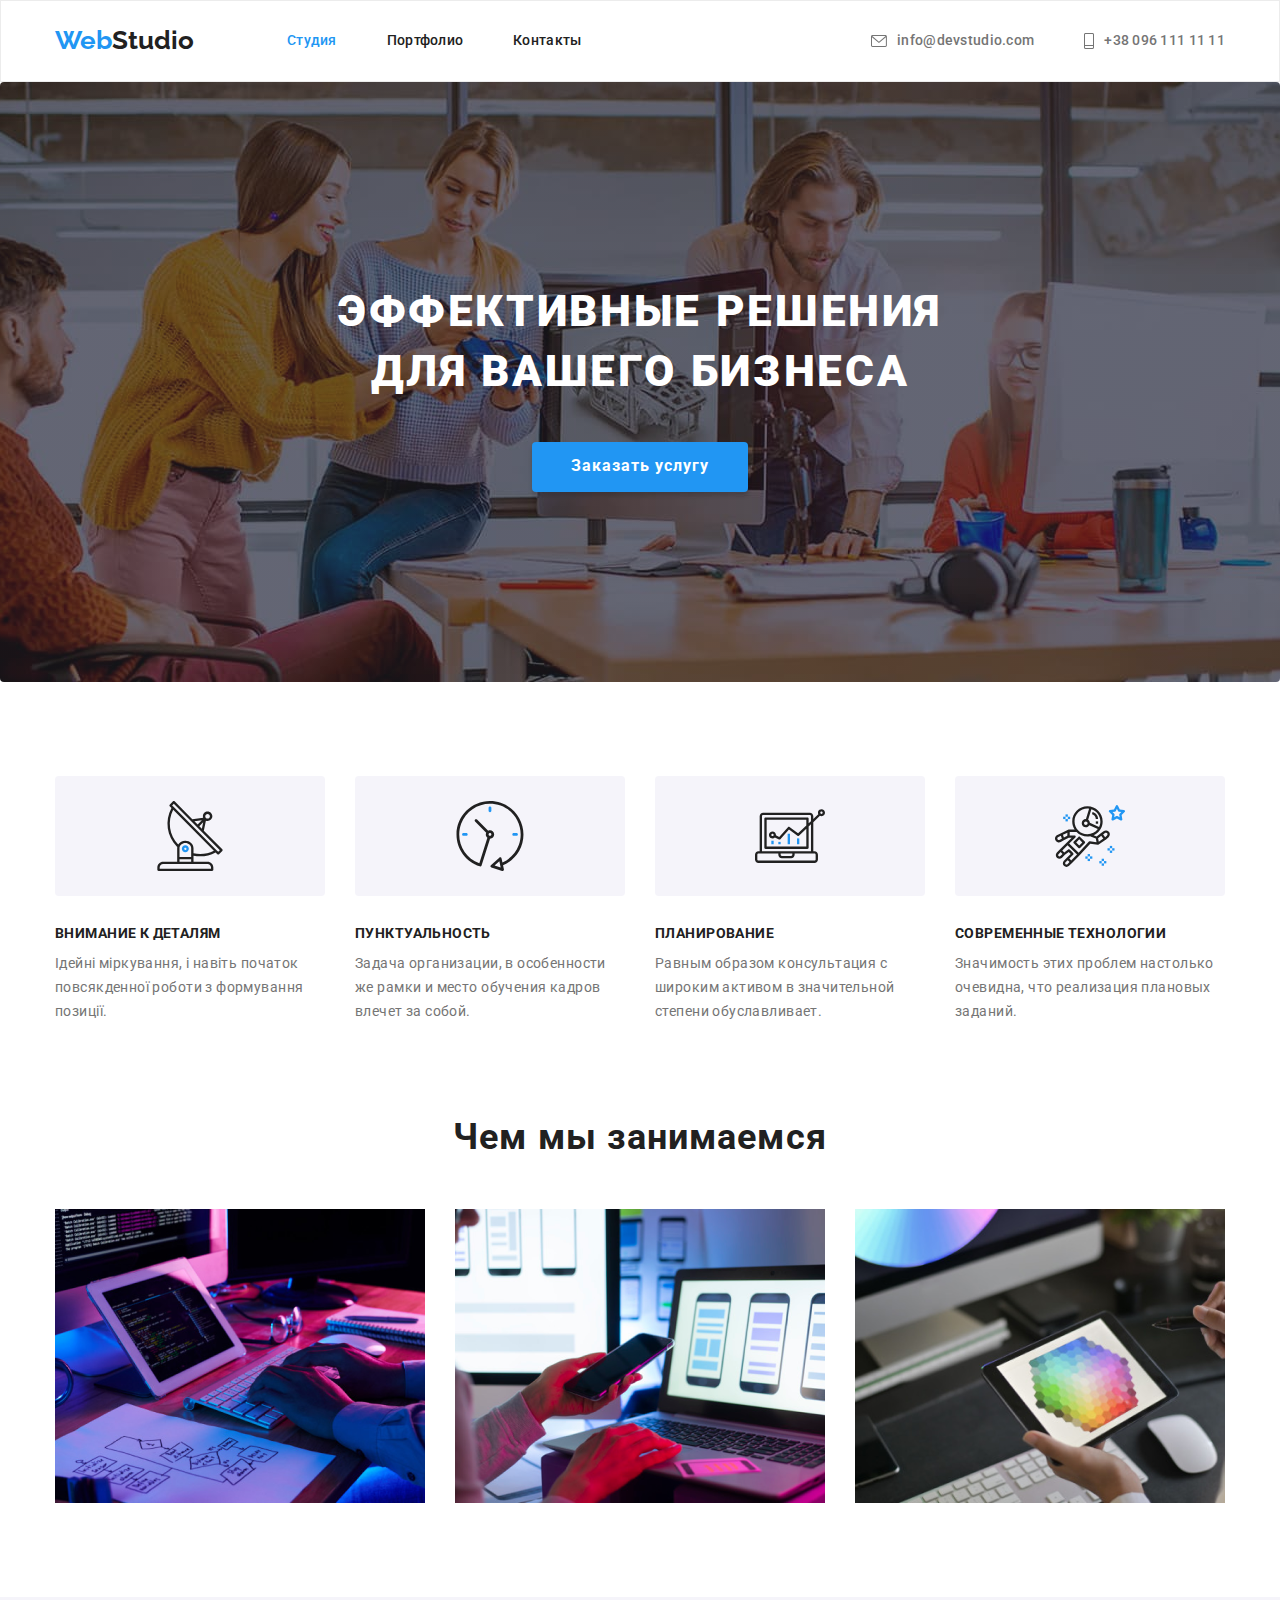
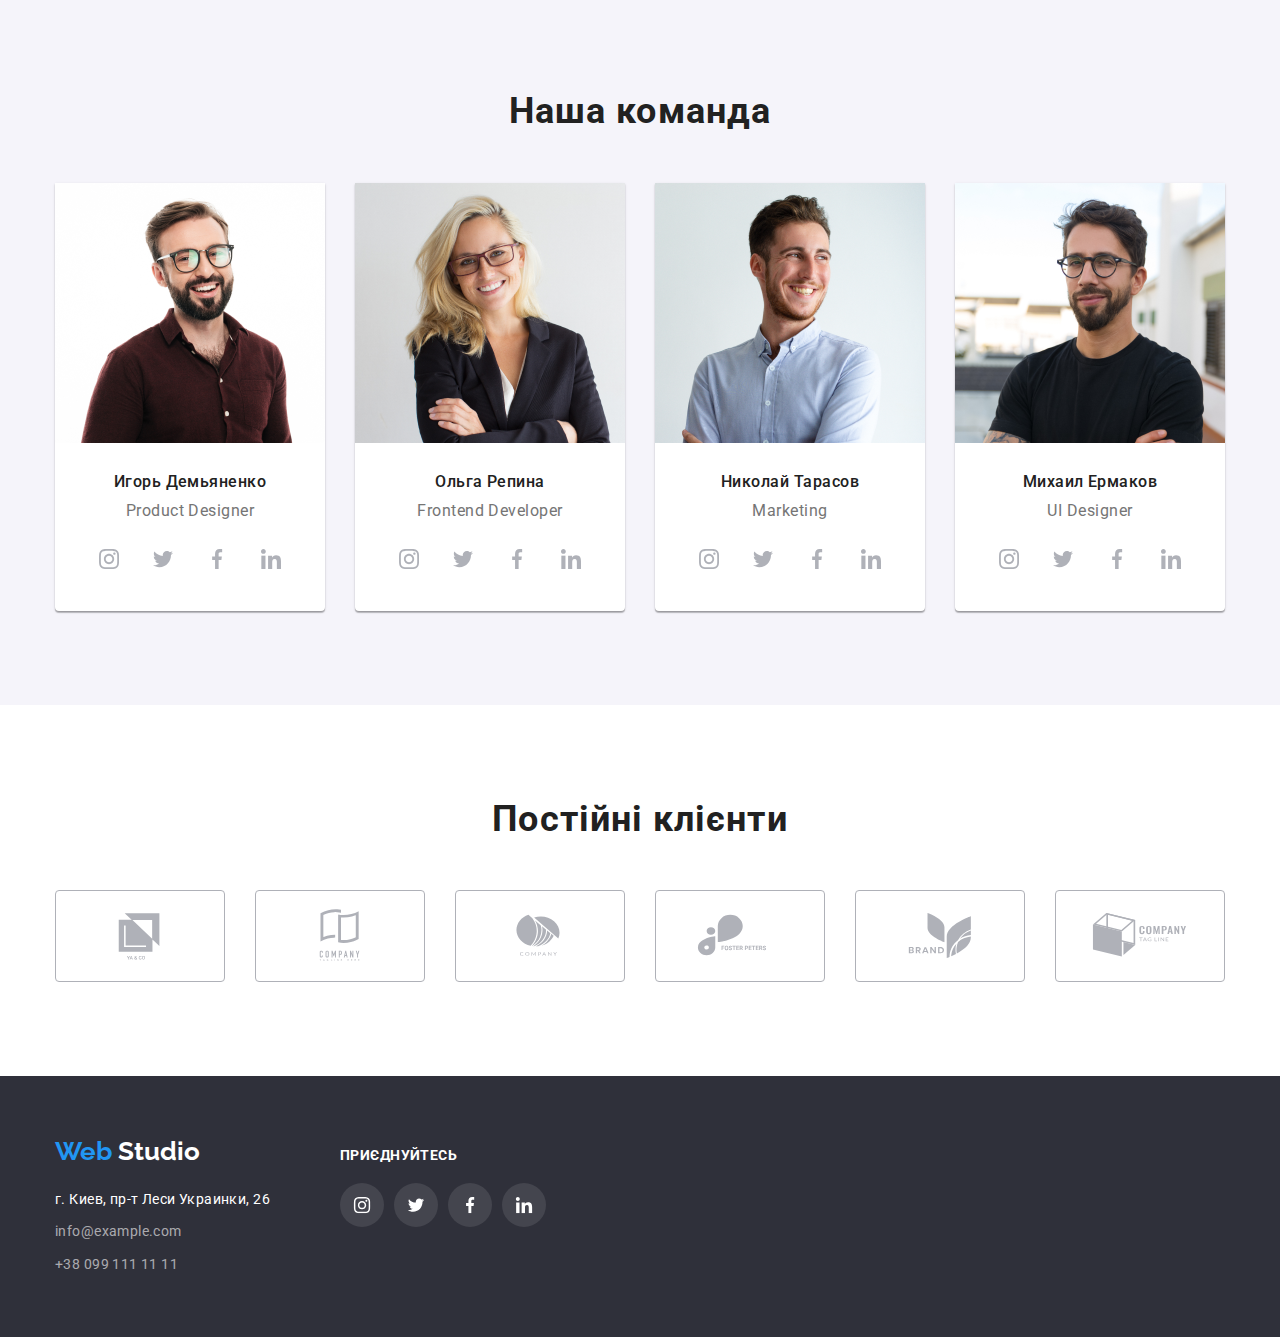
==== commit 50ff7dc0: "HW-4" ====
--- a/index.html
+++ b/index.html
@@ -147,7 +147,7 @@
                 <ul class="team-icon-list">
                   <li class="team-icon-item link">
                     <a href="" class="team-icon">
-                      <svg class="team-icon-svg" width="20" height="16.25">
+                      <svg class="team-icon-svg" width="20" height="20">
                         <use
                           href="./images/symbol-defs.svg#icon-instagram-2"
                           class="team-icon-use"
@@ -157,7 +157,7 @@
                   </li>
                   <li class="team-icon-item link">
                     <a href="" class="team-icon">
-                      <svg class="team-icon-svg" width="20" height="16.25">
+                      <svg class="team-icon-svg" width="20" height="20">
                         <use
                           href="./images/symbol-defs.svg#icon-twitter-1"
                           class="team-icon-use"
@@ -167,7 +167,7 @@
                   </li>
                   <li class="team-icon-item link">
                     <a href="" class="team-icon">
-                      <svg class="team-icon-svg" width="20" height="16.25">
+                      <svg class="team-icon-svg" width="20" height="20">
                         <use
                           href="./images/symbol-defs.svg#icon-facebook-1"
                           class="team-icon-use"
@@ -177,7 +177,7 @@
                   </li>
                   <li class="team-icon-item link">
                     <a href="" class="team-icon">
-                      <svg class="team-icon-svg" width="20" height="16.25">
+                      <svg class="team-icon-svg" width="20" height="20">
                         <use
                           href="./images/symbol-defs.svg#icon-linkedin-1"
                           class="team-icon-use"
@@ -196,7 +196,7 @@
                 <ul class="team-icon-list">
                   <li class="team-icon-item link">
                     <a href="" class="team-icon">
-                      <svg class="team-icon-svg" width="20" height="16.25">
+                      <svg class="team-icon-svg" width="20" height="20">
                         <use
                           href="./images/symbol-defs.svg#icon-instagram-2"
                           class="team-icon-use"
@@ -206,7 +206,7 @@
                   </li>
                   <li class="team-icon-item link">
                     <a href="" class="team-icon">
-                      <svg class="team-icon-svg" width="20" height="16.25">
+                      <svg class="team-icon-svg" width="20" height="20">
                         <use
                           href="./images/symbol-defs.svg#icon-twitter-1"
                           class="team-icon-use"
@@ -216,7 +216,7 @@
                   </li>
                   <li class="team-icon-item link">
                     <a href="" class="team-icon">
-                      <svg class="team-icon-svg" width="20" height="16.25">
+                      <svg class="team-icon-svg" width="20" height="20">
                         <use
                           href="./images/symbol-defs.svg#icon-facebook-1"
                           class="team-icon-use"
@@ -226,7 +226,7 @@
                   </li>
                   <li class="team-icon-item link">
                     <a href="" class="team-icon">
-                      <svg class="team-icon-svg" width="20" height="16.25">
+                      <svg class="team-icon-svg" width="20" height="20">
                         <use
                           href="./images/symbol-defs.svg#icon-linkedin-1"
                           class="team-icon-use"
@@ -245,7 +245,7 @@
                 <ul class="team-icon-list">
                   <li class="team-icon-item link">
                     <a href="" class="team-icon">
-                      <svg class="team-icon-svg" width="20" height="16.25">
+                      <svg class="team-icon-svg" width="20" height="20">
                         <use
                           href="./images/symbol-defs.svg#icon-instagram-2"
                           class="team-icon-use"
@@ -255,7 +255,7 @@
                   </li>
                   <li class="team-icon-item link">
                     <a href="" class="team-icon">
-                      <svg class="team-icon-svg" width="20" height="16.25">
+                      <svg class="team-icon-svg" width="20" height="20">
                         <use
                           href="./images/symbol-defs.svg#icon-twitter-1"
                           class="team-icon-use"
@@ -265,7 +265,7 @@
                   </li>
                   <li class="team-icon-item link">
                     <a href="" class="team-icon">
-                      <svg class="team-icon-svg" width="20" height="16.25">
+                      <svg class="team-icon-svg" width="20" height="20">
                         <use
                           href="./images/symbol-defs.svg#icon-facebook-1"
                           class="team-icon-use"
@@ -275,7 +275,7 @@
                   </li>
                   <li class="team-icon-item link">
                     <a href="" class="team-icon">
-                      <svg class="team-icon-svg" width="20" height="16.25">
+                      <svg class="team-icon-svg" width="20" height="20">
                         <use
                           href="./images/symbol-defs.svg#icon-linkedin-1"
                           class="team-icon-use"
@@ -294,7 +294,7 @@
                 <ul class="team-icon-list">
                   <li class="team-icon-item link">
                     <a href="" class="team-icon">
-                      <svg class="team-icon-svg" width="20" height="16.25">
+                      <svg class="team-icon-svg" width="20" height="20">
                         <use
                           href="./images/symbol-defs.svg#icon-instagram-2"
                           class="team-icon-use"
@@ -304,7 +304,7 @@
                   </li>
                   <li class="team-icon-item link">
                     <a href="" class="team-icon">
-                      <svg class="team-icon-svg" width="20" height="16.25">
+                      <svg class="team-icon-svg" width="20" height="20">
                         <use
                           href="./images/symbol-defs.svg#icon-twitter-1"
                           class="team-icon-use"
@@ -314,7 +314,7 @@
                   </li>
                   <li class="team-icon-item link">
                     <a href="" class="team-icon">
-                      <svg class="team-icon-svg" width="20" height="16.25">
+                      <svg class="team-icon-svg" width="20" height="20">
                         <use
                           href="./images/symbol-defs.svg#icon-facebook-1"
                           class="team-icon-use"
@@ -324,7 +324,7 @@
                   </li>
                   <li class="team-icon-item link">
                     <a href="" class="team-icon">
-                      <svg class="team-icon-svg" width="20" height="16.25">
+                      <svg class="team-icon-svg" width="20" height="20">
                         <use
                           href="./images/symbol-defs.svg#icon-linkedin-1"
                           class="team-icon-use"
@@ -413,7 +413,7 @@
         </div>
         <div>
         <div class="footer-box-icon">
-          <h4 class="footer-icon-text">приєднуйтесь</h4>
+          <p class="footer-icon-text">приєднуйтесь</p>
           <ul class="footer-flex">
             <li class="footer-icon-item link">
               <a href="" class="footer-icon">
--- a/css/styles.css
+++ b/css/styles.css
@@ -84,7 +84,6 @@
 
 .header {
   border: 1px solid var(--border-color);
-  max-width: 1600px;
   margin-right: auto;
   margin-left: auto;
 }
@@ -288,6 +287,7 @@
   font-size: 16px;
   line-height: 1.18;
   letter-spacing: 0.03em;
+  margin-bottom: 10px;
 }
 
 .team-profession {
@@ -295,7 +295,6 @@
   line-height: 1.18;
   letter-spacing: 0.03em;
   color: var(--text-color);
-  margin-top: 10px;
   margin-bottom: 16px;
 }
 .team-icon-list {
@@ -434,6 +433,7 @@
 .clients {
   display: flex;
   gap: 30px;
+  margin-top: 50px;
 }
 
 .clients-icon {
@@ -444,7 +444,6 @@
   align-items: center;
   justify-content: center;
   fill: var(--icon-color);
-  margin-top: 50px;
   display: flex;
 }
 
@@ -480,6 +479,7 @@
 
 .footer-flex {
   display: flex;
+  margin-top: 20px;
 
 }
 .footer-box-icon{
@@ -521,7 +521,7 @@
 }
 .footer-icon-item {
   margin-right: 10px;
-  margin-top: 20px;
+
 }
 img {
   display: block;
@@ -547,7 +547,9 @@
   margin-right: 30px;
   margin-bottom: 30px;
   border: 1px solid var(--border-shadow-color);
-}
+
+}
+
 
 .box-cart:hover,
 .box-cart:focus {
